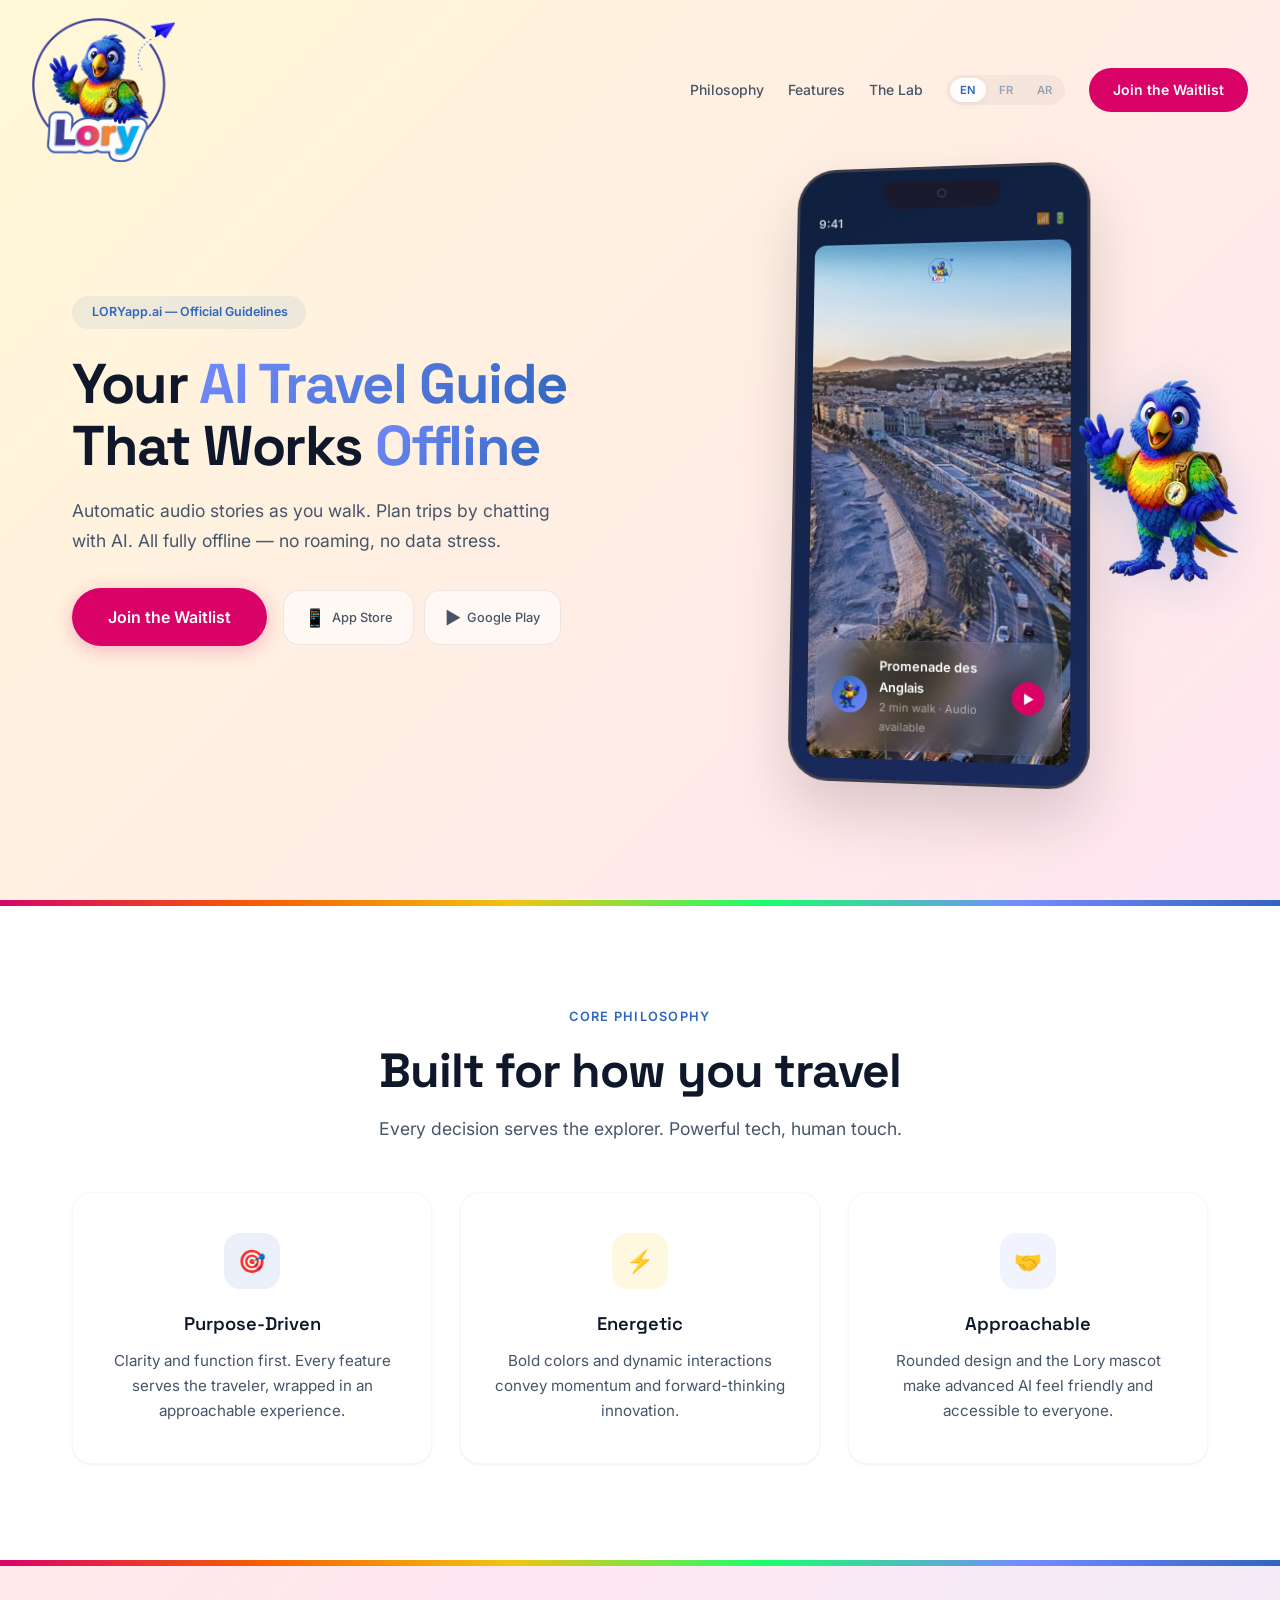
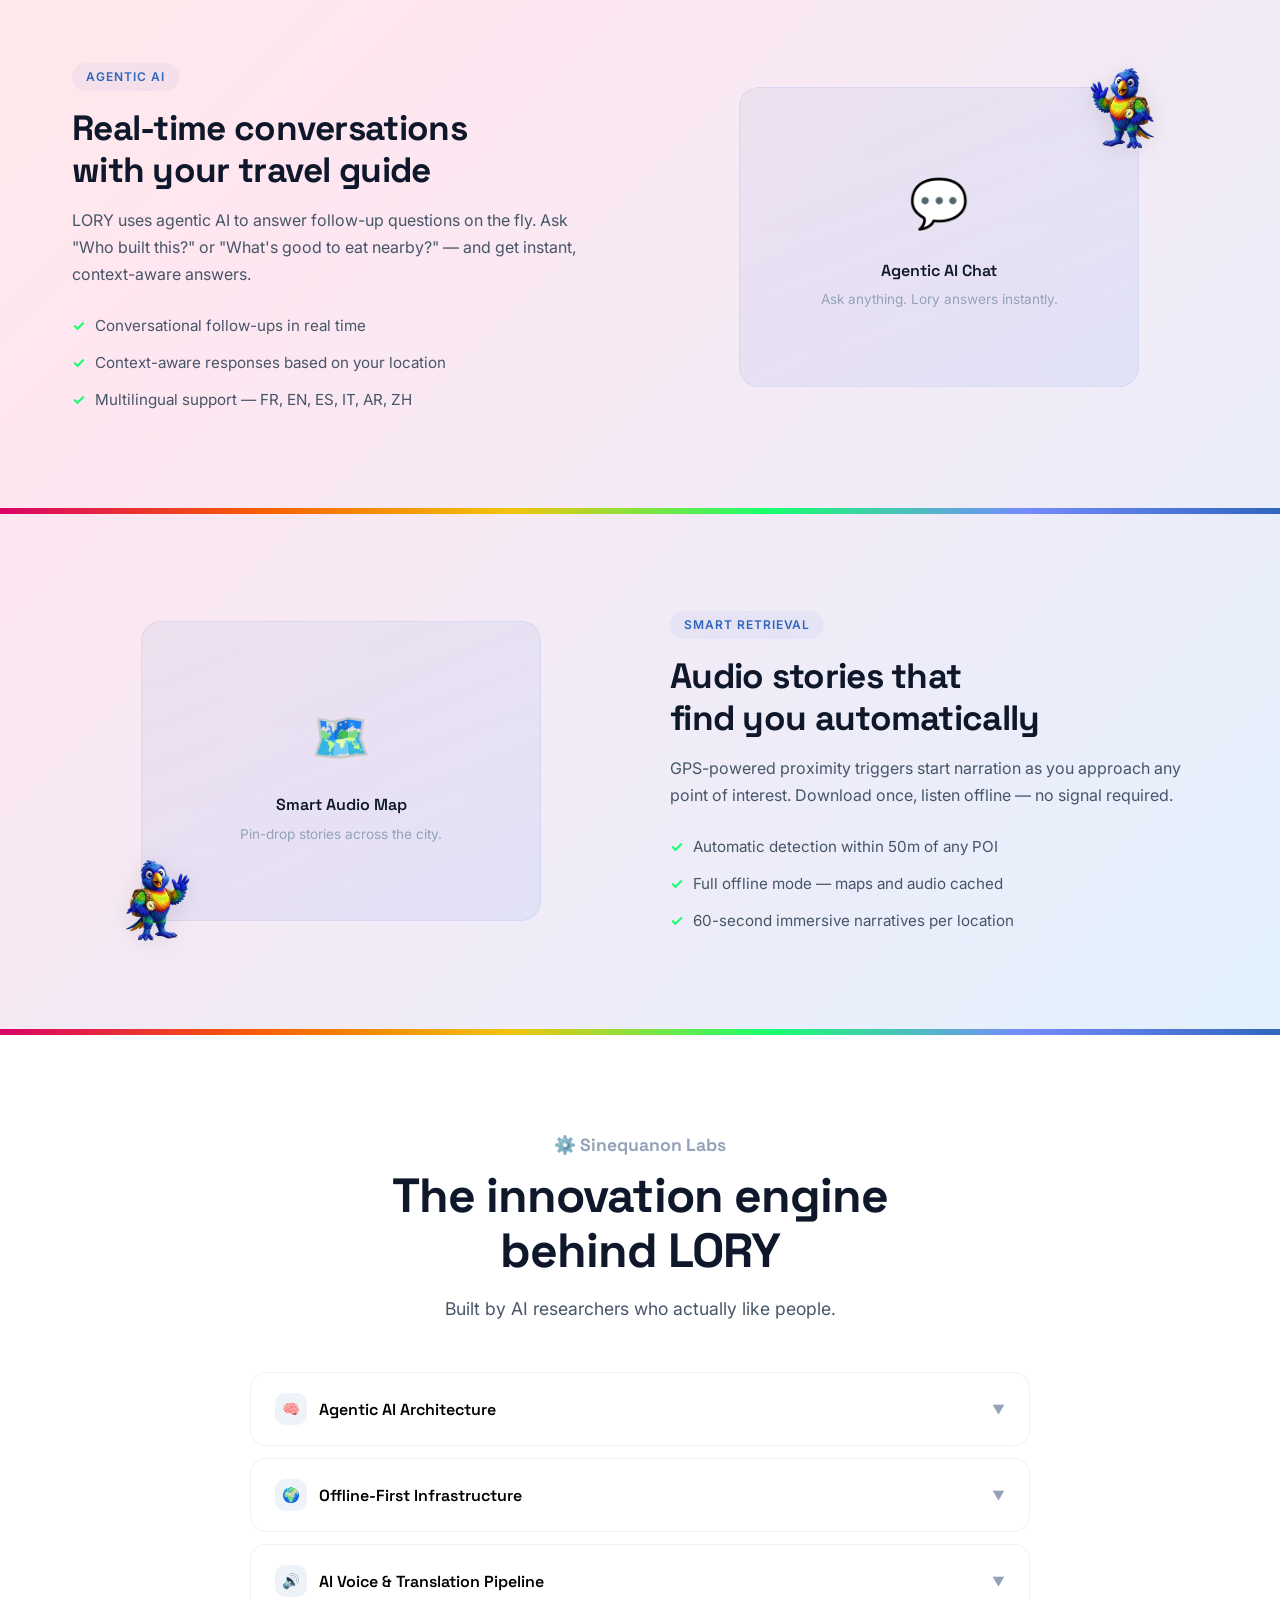
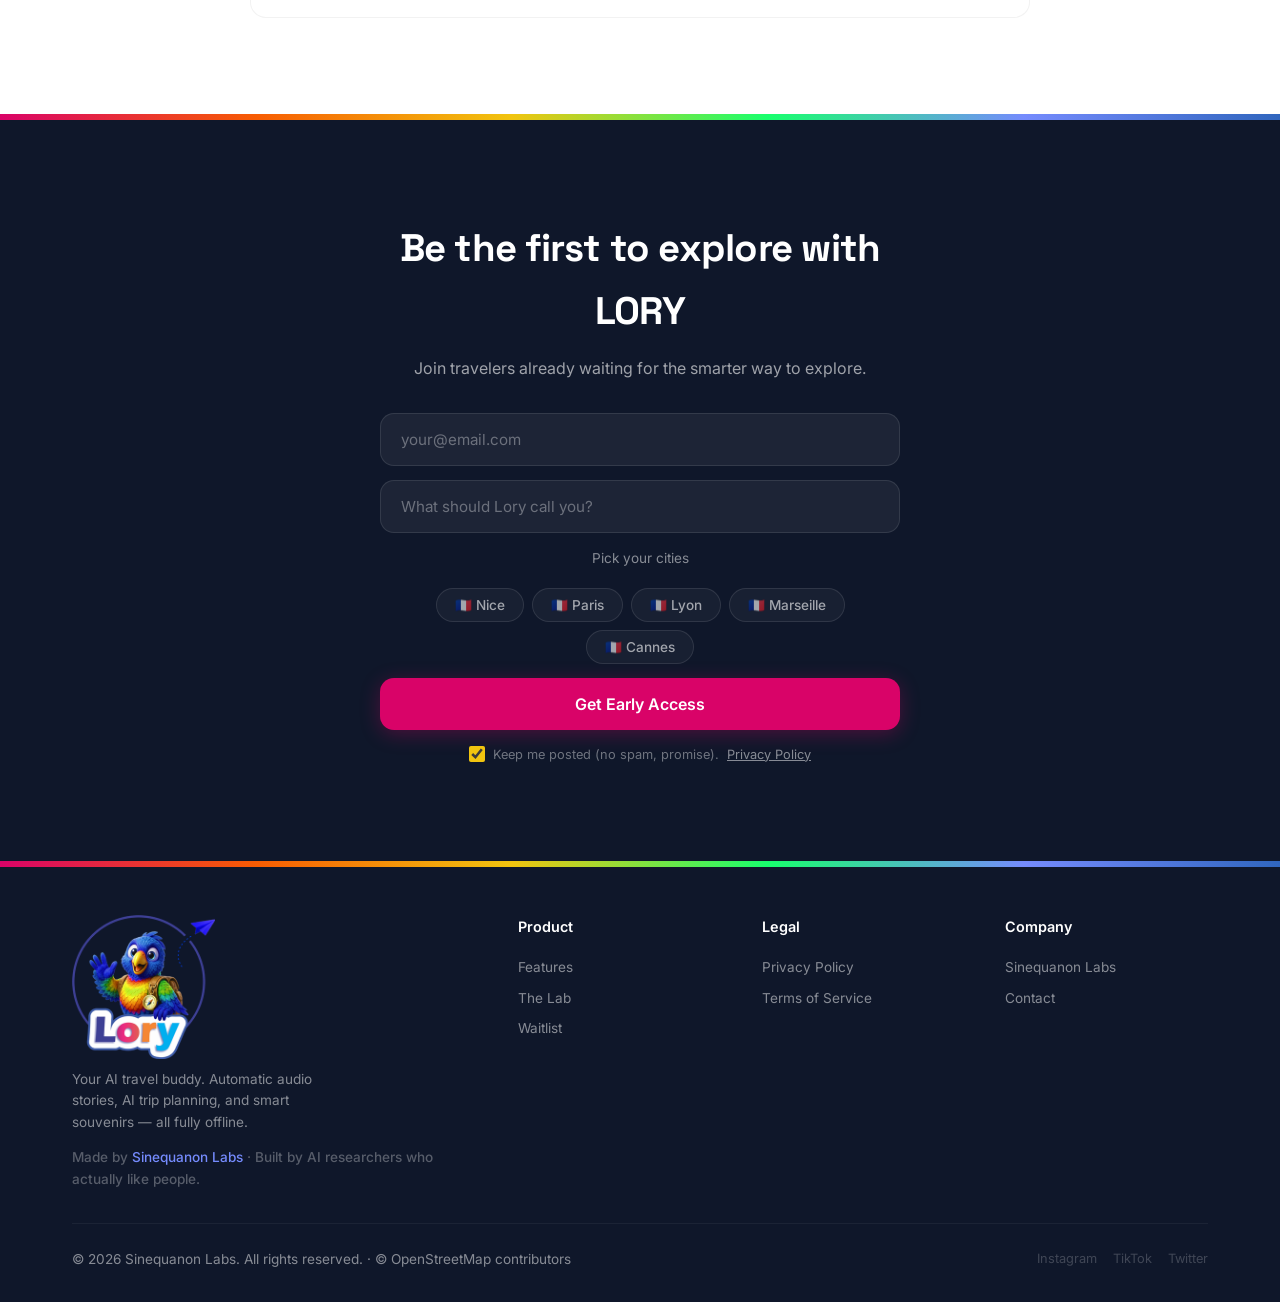
==== index.html @ 5eeff46e "Initial commit: LORY landing page v2" ====
<!DOCTYPE html>
<html lang="en" dir="ltr">
<head>
  <meta charset="UTF-8" />
  <meta name="viewport" content="width=device-width, initial-scale=1.0" />
  <title data-i18n="meta_title">LORY — Your AI Travel Buddy. Works Offline.</title>
  <meta name="description" content="Meet LORY — the AI travel guide that works offline. Automatic audio stories as you walk. Plan trips by chatting. Join the waitlist." data-i18n="meta_desc" />

  <meta property="og:title" content="LORY — Your AI Travel Buddy. Works Offline." data-i18n="og_title" />
  <meta property="og:description" content="The only travel app with offline audio guides, AI trip planning, and smart souvenirs." data-i18n="og_desc" />
  <meta property="og:type" content="website" />
  <meta property="og:image" content="assets/og-image.png" />
  <meta property="og:url" content="https://loryapp.ai" />
  <meta name="twitter:card" content="summary_large_image" />
  <meta name="twitter:title" content="LORY — Your AI Travel Buddy" data-i18n="tw_title" />
  <meta name="twitter:description" content="AI travel guide that works offline. Join the waitlist." data-i18n="tw_desc" />

  <!-- Fonts: Space Grotesk + Inter -->
  <link rel="preconnect" href="https://fonts.googleapis.com" />
  <link rel="preconnect" href="https://fonts.gstatic.com" crossorigin />
  <link href="https://fonts.googleapis.com/css2?family=Inter:wght@400;500;600;700&family=Space+Grotesk:wght@500;600;700&display=swap" rel="stylesheet" />

  <link rel="stylesheet" href="css/style.css" />
</head>
<body>

  <!-- ==================== NAVBAR ==================== -->
  <nav class="navbar" role="navigation" aria-label="Main navigation">
    <a href="#" class="logo"><img src="assets/lory-logo.png" alt="LORY" class="nav-logo-img" /></a>
    <div class="nav-links">
      <a href="#philosophy" data-i18n="nav_philosophy">Philosophy</a>
      <a href="#features" data-i18n="nav_features">Features</a>
      <a href="#lab" data-i18n="nav_lab">The Lab</a>

      <div class="lang-switcher">
        <button class="lang-btn active" data-lang="en" aria-label="English">EN</button>
        <button class="lang-btn" data-lang="fr" aria-label="Français">FR</button>
        <button class="lang-btn" data-lang="ar" aria-label="العربية">AR</button>
      </div>

      <a href="#waitlist" class="nav-cta" data-i18n="nav_cta">Join the Waitlist</a>
    </div>
  </nav>

  <!-- ==================== HERO: Split Layout ==================== -->
  <section class="hero" id="hero">
    <div class="container">
      <div class="hero-left">
        <div class="hero-badge">
          <span class="pulse-dot"></span>
          <span data-i18n="hero_badge">LORYapp.ai — Official Guidelines</span>
        </div>
        <h1 data-i18n="hero_h1">
          Your <span class="gradient-text">AI Travel Guide</span><br />That Works <span class="gradient-text">Offline</span>
        </h1>
        <p class="hero-sub" data-i18n="hero_sub">
          Automatic audio stories as you walk. Plan trips by chatting with AI. All fully offline — no roaming, no data stress.
        </p>
        <div class="hero-buttons">
          <a href="#waitlist" class="btn-primary" data-i18n="hero_btn">
            Join the Waitlist <span class="arrow">→</span>
          </a>
          <div class="store-badges">
            <div class="store-badge"><span class="store-icon">📱</span> App Store</div>
            <div class="store-badge"><span class="store-icon">▶️</span> Google Play</div>
          </div>
        </div>
      </div>

      <div class="hero-right">
        <div class="phone-mockup">
          <div class="phone-notch"></div>
          <div class="phone-screen">
            <div class="phone-header">
              <span class="time">9:41</span>
              <span class="status">📶 🔋</span>
            </div>
            <div class="phone-app-area" style="background:url('assets/promenade-des-anglais.jpg') center/cover no-repeat;">
              <div class="phone-app-top">
                <img src="assets/lory-logo.png" alt="LORY" class="phone-app-logo" />
              </div>
              <div class="phone-app-overlay"></div>
              <div class="phone-bottom-card">
                <div class="lory-avatar">
                  <img src="assets/lory-mascot.png" alt="Lory" class="avatar-img" />
                </div>
                <div class="card-text">
                  <div class="title">Promenade des Anglais</div>
                  <div class="sub">2 min walk · Audio available</div>
                </div>
                <div class="play-btn">▶</div>
              </div>
            </div>
          </div>
        </div>

        <!-- Lory mascot perched on the phone -->
        <div class="hero-mascot-perch">
          <img src="assets/lory-mascot.png" alt="Lory mascot" class="perch-img" />
        </div>
      </div>
    </div>
  </section>

  <div class="rainbow-bar"></div>

  <!-- ==================== PHILOSOPHY GRID ==================== -->
  <section class="section philosophy-section" id="philosophy">
    <div class="container text-center">
      <span class="section-label reveal" data-i18n="phil_label">Core Philosophy</span>
      <h2 class="section-title reveal" data-i18n="phil_title">Built for how you travel</h2>
      <p class="section-sub reveal" data-i18n="phil_sub">Every decision serves the explorer. Powerful tech, human touch.</p>
    </div>
    <div class="container">
      <div class="philosophy-grid">
        <div class="philosophy-card reveal reveal-delay-1">
          <div class="card-icon">🎯</div>
          <h3 data-i18n="phil_1_title">Purpose-Driven</h3>
          <p data-i18n="phil_1_text">Clarity and function first. Every feature serves the traveler, wrapped in an approachable experience.</p>
        </div>
        <div class="philosophy-card reveal reveal-delay-2">
          <div class="card-icon">⚡</div>
          <h3 data-i18n="phil_2_title">Energetic</h3>
          <p data-i18n="phil_2_text">Bold colors and dynamic interactions convey momentum and forward-thinking innovation.</p>
        </div>
        <div class="philosophy-card reveal reveal-delay-3">
          <div class="card-icon">🤝</div>
          <h3 data-i18n="phil_3_title">Approachable</h3>
          <p data-i18n="phil_3_text">Rounded design and the Lory mascot make advanced AI feel friendly and accessible to everyone.</p>
        </div>
      </div>
    </div>
  </section>

  <div class="rainbow-bar"></div>

  <!-- ==================== FEATURE DEEP-DIVE: Row 1 ==================== -->
  <section class="section" id="features">
    <div class="container">
      <div class="feature-row reveal">
        <div class="feature-text">
          <span class="feature-tag" data-i18n="feat1_tag">Agentic AI</span>
          <h2 data-i18n="feat1_title">Real-time conversations<br />with your travel guide</h2>
          <p data-i18n="feat1_text">LORY uses agentic AI to answer follow-up questions on the fly. Ask "Who built this?" or "What's good to eat nearby?" — and get instant, context-aware answers.</p>
          <ul class="feature-list">
            <li><span class="check">✓</span> <span data-i18n="feat1_list1">Conversational follow-ups in real time</span></li>
            <li><span class="check">✓</span> <span data-i18n="feat1_list2">Context-aware responses based on your location</span></li>
            <li><span class="check">✓</span> <span data-i18n="feat1_list3">Multilingual support — FR, EN, ES, IT, AR, ZH</span></li>
          </ul>
        </div>
        <div class="feature-visual">
          <div class="visual-box">
            <img src="assets/lory-mascot.png" alt="Lory" class="feature-mascot tr" />
            <span class="visual-icon">💬</span>
            <span class="visual-label" data-i18n="feat1_vis_label">Agentic AI Chat</span>
            <span class="visual-sub" data-i18n="feat1_vis_sub">Ask anything. Lory answers instantly.</span>
          </div>
        </div>
      </div>
    </div>
  </section>

  <div class="rainbow-bar"></div>

  <!-- ==================== FEATURE DEEP-DIVE: Row 2 (Reverse) ==================== -->
  <section class="section">
    <div class="container">
      <div class="feature-row reverse reveal">
        <div class="feature-text">
          <span class="feature-tag" data-i18n="feat2_tag">Smart Retrieval</span>
          <h2 data-i18n="feat2_title">Audio stories that<br />find you automatically</h2>
          <p data-i18n="feat2_text">GPS-powered proximity triggers start narration as you approach any point of interest. Download once, listen offline — no signal required.</p>
          <ul class="feature-list">
            <li><span class="check">✓</span> <span data-i18n="feat2_list1">Automatic detection within 50m of any POI</span></li>
            <li><span class="check">✓</span> <span data-i18n="feat2_list2">Full offline mode — maps and audio cached</span></li>
            <li><span class="check">✓</span> <span data-i18n="feat2_list3">60-second immersive narratives per location</span></li>
          </ul>
        </div>
        <div class="feature-visual">
          <div class="visual-box">
            <img src="assets/lory-mascot.png" alt="Lory" class="feature-mascot bl" />
            <span class="visual-icon">🗺️</span>
            <span class="visual-label" data-i18n="feat2_vis_label">Smart Audio Map</span>
            <span class="visual-sub" data-i18n="feat2_vis_sub">Pin-drop stories across the city.</span>
          </div>
        </div>
      </div>
    </div>
  </section>

  <div class="rainbow-bar"></div>

  <!-- ==================== LAB / ACCORDION ==================== -->
  <section class="section lab-section" id="lab">
    <div class="container">
      <div class="lab-header reveal">
        <div class="lab-logo">⚙️ Sinequanon Labs</div>
        <h2 class="section-title" data-i18n="lab_title">The innovation engine<br />behind LORY</h2>
        <p class="section-sub" style="margin:0 auto" data-i18n="lab_sub">Built by AI researchers who actually like people.</p>
      </div>

      <div class="accordion">
        <div class="accordion-item">
          <button class="accordion-header">
            <span class="acc-label">
              <span class="acc-icon">🧠</span>
              <span data-i18n="lab_acc1_title">Agentic AI Architecture</span>
            </span>
            <span class="acc-arrow">▼</span>
          </button>
          <div class="accordion-body">
            <p data-i18n="lab_acc1_text">LORY uses Microsoft Semantic Kernel for conversational AI agents, combining local LLM processing (Mistral-7B) for 80% of queries with Azure OpenAI for complex reasoning — keeping costs low and responses fast.</p>
            <div class="tech-tags">
              <span class="tech-tag">Semantic Kernel</span>
              <span class="tech-tag">Mistral-7B</span>
              <span class="tech-tag">Azure OpenAI</span>
              <span class="tech-tag">RAG</span>
            </div>
          </div>
        </div>

        <div class="accordion-item">
          <button class="accordion-header">
            <span class="acc-label">
              <span class="acc-icon">🌍</span>
              <span data-i18n="lab_acc2_title">Offline-First Infrastructure</span>
            </span>
            <span class="acc-arrow">▼</span>
          </button>
          <div class="accordion-body">
            <p data-i18n="lab_acc2_text">Vector map tiles (45 MB per city), cached audio files, and a local Hive database ensure the app works perfectly in airplane mode. OpenStreetMap data with Google Maps fallback.</p>
            <div class="tech-tags">
              <span class="tech-tag">OpenStreetMap</span>
              <span class="tech-tag">Hive DB</span>
              <span class="tech-tag">Vector Tiles</span>
              <span class="tech-tag">Offline-first</span>
            </div>
          </div>
        </div>

        <div class="accordion-item">
          <button class="accordion-header">
            <span class="acc-label">
              <span class="acc-icon">🔊</span>
              <span data-i18n="lab_acc3_title">AI Voice &amp; Translation Pipeline</span>
            </span>
            <span class="acc-arrow">▼</span>
          </button>
          <div class="accordion-body">
            <p data-i18n="lab_acc3_text">Self-hosted Coqui TTS generates natural-sounding audio in 6 languages. Opus-MT handles translations at zero API cost. Human QA on 10% of content ensures quality.</p>
            <div class="tech-tags">
              <span class="tech-tag">Coqui TTS</span>
              <span class="tech-tag">Opus-MT</span>
              <span class="tech-tag">6 Languages</span>
              <span class="tech-tag">Human QA</span>
            </div>
          </div>
        </div>
      </div>
    </div>
  </section>

  <div class="rainbow-bar"></div>

  <!-- ==================== WAITLIST ==================== -->
  <section class="section waitlist-section" id="waitlist">
    <div class="container">
      <div class="waitlist-content reveal">
        <h2 data-i18n="waitlist_title">Be the first to explore with LORY</h2>
        <p data-i18n="waitlist_sub">Join travelers already waiting for the smarter way to explore.</p>

        <form class="waitlist-form" id="waitlist-form">
          <div class="form-row">
            <input type="email" id="email" data-i18n-placeholder="waitlist_email_plh" placeholder="your@email.com" required autocomplete="email" />
          </div>
          <div class="form-row">
            <input type="text" id="name" data-i18n-placeholder="waitlist_name_plh" placeholder="What should Lory call you?" autocomplete="given-name" />
          </div>

          <div class="city-pills-label" data-i18n="waitlist_cities_label" style="text-align:inherit;font-size:0.85rem;color:rgba(255,255,255,0.5);margin-bottom:4px;">
            Pick your cities
          </div>
          <div class="city-pills">
            <button type="button" class="city-pill">🇫🇷 Nice</button>
            <button type="button" class="city-pill">🇫🇷 Paris</button>
            <button type="button" class="city-pill">🇫🇷 Lyon</button>
            <button type="button" class="city-pill">🇫🇷 Marseille</button>
            <button type="button" class="city-pill">🇫🇷 Cannes</button>
          </div>

          <button type="submit" class="btn-submit" data-i18n="waitlist_btn">
            Get Early Access <span class="arrow">→</span>
          </button>

          <label class="consent-row">
            <input type="checkbox" id="consent" checked />
            <span data-i18n="waitlist_consent">Keep me posted (no spam, promise).</span>
            <a href="#" data-i18n="waitlist_privacy">Privacy Policy</a>
          </label>
        </form>

        <div class="waitlist-success" id="waitlist-success">
          <div class="success-icon"><img src="assets/lory-mascot.png" alt="Lory" class="success-mascot" />✨</div>
          <h3 data-i18n="waitlist_success_title">You're in! Lory can't wait to meet you.</h3>
          <p data-i18n="waitlist_success_text">We'll let you know the moment we launch. In the meantime, tell a friend?</p>
          <button class="btn-share">
            <span>📣</span> <span data-i18n="waitlist_share">Tell a friend about Lory →</span>
          </button>
        </div>
      </div>
    </div>
  </section>

  <div class="rainbow-bar"></div>

  <!-- ==================== FOOTER ==================== -->
  <footer class="footer">
    <div class="container">
      <div class="footer-grid">
        <div class="footer-brand">
          <div class="logo"><img src="assets/lory-logo.png" alt="LORY" class="nav-logo-img" /></div>
          <p data-i18n="footer_desc">Your AI travel buddy. Automatic audio stories, AI trip planning, and smart souvenirs — all fully offline.</p>
          <div class="lab-credit" data-i18n="footer_lab">
            Made by <a href="#" target="_blank">Sinequanon Labs</a> &middot; Built by AI researchers who actually like people.
          </div>
        </div>
        <div class="footer-col">
          <h4 data-i18n="footer_product">Product</h4>
          <a href="#features" data-i18n="footer_features">Features</a>
          <a href="#lab" data-i18n="footer_lab_link">The Lab</a>
          <a href="#waitlist" data-i18n="footer_waitlist">Waitlist</a>
        </div>
        <div class="footer-col">
          <h4 data-i18n="footer_legal">Legal</h4>
          <a href="#" data-i18n="footer_privacy">Privacy Policy</a>
          <a href="#" data-i18n="footer_tos">Terms of Service</a>
        </div>
        <div class="footer-col">
          <h4 data-i18n="footer_company">Company</h4>
          <a href="#" target="_blank" data-i18n="footer_labs">Sinequanon Labs</a>
          <a href="#" data-i18n="footer_contact">Contact</a>
        </div>
      </div>
      <div class="footer-bottom">
        <span data-i18n="footer_copy">&copy; 2026 Sinequanon Labs. All rights reserved. &middot; &copy; OpenStreetMap contributors</span>
        <div class="social-links">
          <a href="#" target="_blank" aria-label="Instagram">Instagram</a>
          <a href="#" target="_blank" aria-label="TikTok">TikTok</a>
          <a href="#" target="_blank" aria-label="Twitter">Twitter</a>
        </div>
      </div>
    </div>
  </footer>

  <!-- ==================== SCRIPTS ==================== -->
  <script src="js/i18n.js"></script>
  <script src="js/main.js"></script>
</body>
</html>
---- css/style.css ----
/* ============================================
   LORY Landing Page — Design System v2
   Brand Book v6.2.1 | Sinequanon Labs
   ============================================ */

/* ---------- CSS Custom Properties ---------- */
:root {
  --lory-blue: #3066BE;
  --lory-blue-dark: #2553A3;
  --happy-yellow: #F1C40F;
  --cheeky-red: #D90368;
  --jungle-green: #18FF6D;
  --beak-orange: #F75C03;
  --beak-orange-dark: #D94E02;
  --sky-cyan: #758BFD;

  --text-primary: #0F172A;
  --text-secondary: #475569;
  --text-light: #94A3B8;
  --bg-white: #FFFFFF;
  --bg-light: #F8FAFC;
  --bg-dark: #0F172A;

  --pastel-bg: linear-gradient(135deg, #fff8d6 0%, #ffe6f0 35%, #e0f2ff 70%, #f0fff4 100%);

  --font-display: 'Space Grotesk', -apple-system, BlinkMacSystemFont, 'Segoe UI', sans-serif;
  --font-body: 'Inter', -apple-system, BlinkMacSystemFont, 'Segoe UI', sans-serif;

  --max-width: 1200px;
  --section-pad: 96px;
  --section-pad-mobile: 56px;
  --card-radius: 16px;
  --card-radius-lg: 20px;
  --btn-radius: 9999px;

  --shadow-sm: 0 1px 3px rgba(15, 23, 42, 0.06);
  --shadow-md: 0 8px 24px rgba(15, 23, 42, 0.07);
  --shadow-lg: 0 20px 48px rgba(15, 23, 42, 0.08);
  --shadow-glow-blue: 0 0 30px rgba(48, 102, 190, 0.15);

  --transition: 0.3s cubic-bezier(0.4, 0, 0.2, 1);
}

/* ---------- Reset ---------- */
*, *::before, *::after { margin: 0; padding: 0; box-sizing: border-box; }

html {
  scroll-behavior: smooth;
  -webkit-font-smoothing: antialiased;
}

body {
  font-family: var(--font-body);
  color: var(--text-primary);
  background: var(--pastel-bg);
  line-height: 1.65;
  overflow-x: hidden;
}

img { max-width: 100%; display: block; }
a { text-decoration: none; color: inherit; }
button { cursor: pointer; font-family: inherit; border: none; background: none; }
input, button { font-family: inherit; }
ul { list-style: none; }

/* ---------- Utility ---------- */
.container {
  max-width: var(--max-width);
  margin: 0 auto;
  padding: 0 32px;
}

.section {
  padding: var(--section-pad) 0;
  position: relative;
}

.text-center { text-align: center; }

/* ---------- Rainbow Bar Divider ---------- */
.rainbow-bar {
  width: 100%;
  height: 6px;
  background: linear-gradient(90deg, var(--cheeky-red), var(--beak-orange), var(--happy-yellow), var(--jungle-green), var(--sky-cyan), var(--lory-blue));
  border: none;
  margin: 0;
}

/* ---------- Section Headers ---------- */
.section-label {
  display: inline-flex;
  align-items: center;
  gap: 8px;
  font-family: var(--font-body);
  font-weight: 600;
  font-size: 0.8rem;
  text-transform: uppercase;
  letter-spacing: 0.1em;
  color: var(--lory-blue);
  margin-bottom: 16px;
}

.section-label .pulse-dot {
  width: 8px;
  height: 8px;
  border-radius: 50%;
  background: var(--jungle-green);
  animation: pulse-dot 1.5s ease-in-out infinite;
}

@keyframes pulse-dot {
  0%, 100% { opacity: 1; transform: scale(1); }
  50% { opacity: 0.5; transform: scale(0.8); }
}

.section-title {
  font-family: var(--font-display);
  font-weight: 700;
  font-size: clamp(2rem, 4.5vw, 3rem);
  line-height: 1.15;
  margin-bottom: 16px;
  letter-spacing: -0.02em;
}

.section-sub {
  font-family: var(--font-body);
  font-size: 1.1rem;
  color: var(--text-secondary);
  max-width: 640px;
  line-height: 1.7;
}

.text-center .section-sub { margin-left: auto; margin-right: auto; }

/* ---------- Navbar ---------- */
.navbar {
  position: fixed;
  top: 0; left: 0; right: 0;
  z-index: 1000;
  padding: 18px 32px;
  display: flex;
  align-items: center;
  justify-content: space-between;
  transition: background var(--transition), box-shadow var(--transition), padding var(--transition);
}
[dir="rtl"] .navbar { direction: rtl; }

.navbar.scrolled {
  background: rgba(255,255,255,0.85);
  backdrop-filter: blur(16px);
  box-shadow: 0 1px 0 rgba(0,0,0,0.05);
  padding: 12px 32px;
}

.navbar .logo {
  font-family: var(--font-display);
  font-weight: 700;
  font-size: 1.25rem;
  background: linear-gradient(135deg, var(--cheeky-red), var(--beak-orange), var(--happy-yellow), var(--jungle-green), var(--lory-blue), var(--sky-cyan));
  -webkit-background-clip: text;
  -webkit-text-fill-color: transparent;
  background-clip: text;
  display: inline-flex;
  align-items: center;
  gap: 8px;
}

.nav-logo-img {
  height: 144px;
  width: auto;
}

.navbar .nav-links {
  display: flex;
  align-items: center;
  gap: 24px;
}

.navbar .nav-links a {
  font-family: var(--font-body);
  font-weight: 500;
  font-size: 0.875rem;
  color: var(--text-secondary);
  transition: color var(--transition);
}

.navbar .nav-links a:hover { color: var(--lory-blue); }

.navbar .nav-links .nav-cta {
  background: #D90368;
  color: white;
  padding: 10px 24px;
  border-radius: var(--btn-radius);
  font-weight: 600;
  font-size: 0.875rem;
  transition: background var(--transition), transform var(--transition);
}

.navbar .nav-links .nav-cta:hover {
  background: #B80256;
  transform: translateY(-1px);
}

/* ---------- Language Switcher ---------- */
.lang-switcher {
  display: flex;
  gap: 3px;
  background: rgba(0,0,0,0.04);
  border-radius: var(--btn-radius);
  padding: 3px;
}

.lang-btn {
  padding: 5px 10px;
  border-radius: 50px;
  font-size: 0.7rem;
  font-weight: 600;
  color: var(--text-light);
  transition: all var(--transition);
  letter-spacing: 0.02em;
}

.lang-btn:hover { color: var(--text-primary); }
.lang-btn.active { background: rgba(255,255,255,0.9); color: var(--lory-blue); box-shadow: 0 2px 8px rgba(0,0,0,0.06); }

/* ---------- HERO: Split Layout ---------- */
.hero {
  position: relative;
  min-height: 100vh;
  display: flex;
  align-items: center;
  overflow: hidden;
  padding: 120px 0 80px;
}

.hero .container {
  display: grid;
  grid-template-columns: 1fr 1fr;
  gap: 60px;
  align-items: center;
  width: 100%;
}

.hero-left { position: relative; z-index: 2; }

.hero-left .hero-badge {
  display: inline-flex;
  align-items: center;
  gap: 8px;
  background: rgba(48,102,190,0.08);
  padding: 6px 18px 6px 12px;
  border-radius: var(--btn-radius);
  font-family: var(--font-body);
  font-weight: 600;
  font-size: 0.78rem;
  color: var(--lory-blue);
  margin-bottom: 24px;
}

.hero-left h1 {
  font-family: var(--font-display);
  font-weight: 700;
  font-size: clamp(2.2rem, 5vw, 3.5rem);
  line-height: 1.1;
  letter-spacing: -0.025em;
  margin-bottom: 20px;
  color: var(--text-primary);
}

.hero-left h1 .gradient-text {
  background: linear-gradient(135deg, var(--sky-cyan), var(--lory-blue));
  -webkit-background-clip: text;
  -webkit-text-fill-color: transparent;
  background-clip: text;
}

.hero-left .hero-sub {
  font-family: var(--font-body);
  font-size: 1.1rem;
  color: var(--text-secondary);
  line-height: 1.7;
  margin-bottom: 32px;
  max-width: 480px;
}

.hero-buttons {
  display: flex;
  flex-wrap: wrap;
  gap: 16px;
  align-items: center;
}

.btn-primary {
  display: inline-flex;
  align-items: center;
  gap: 10px;
  background: #D90368;
  color: white;
  padding: 16px 36px;
  border-radius: var(--btn-radius);
  font-family: var(--font-body);
  font-weight: 600;
  font-size: 1rem;
  transition: background var(--transition), transform var(--transition), box-shadow var(--transition);
  box-shadow: 0 4px 20px rgba(217,3,104,0.25);
}

.btn-primary:hover {
  background: #B80256;
  transform: translateY(-2px);
  box-shadow: 0 8px 30px rgba(217,3,104,0.35);
}

.store-badges {
  display: flex;
  gap: 10px;
}

.store-badge {
  display: inline-flex;
  align-items: center;
  gap: 6px;
  padding: 12px 20px;
  border-radius: var(--card-radius);
  border: 1.5px solid rgba(15,23,42,0.08);
  background: rgba(255,255,255,0.6);
  font-family: var(--font-body);
  font-weight: 500;
  font-size: 0.8rem;
  color: var(--text-secondary);
  transition: background var(--transition), border-color var(--transition);
}

.store-badge:hover {
  background: white;
  border-color: var(--lory-blue);
}

.store-badge .store-icon { font-size: 1.1rem; }

/* ---------- Hero Right: Phone Mockup ---------- */
.hero-right {
  position: relative;
  z-index: 2;
  display: flex;
  justify-content: center;
  align-items: center;
}

.phone-mockup {
  position: relative;
  width: 300px;
  height: 620px;
  background: #1a1a2e;
  border-radius: 40px;
  border: 3px solid rgba(255,255,255,0.15);
  box-shadow: 0 30px 60px rgba(0,0,0,0.15), inset 0 0 0 1px rgba(255,255,255,0.05);
  overflow: hidden;
  transform: perspective(1200px) rotateY(-8deg) rotateX(4deg);
  transition: transform var(--transition);
}

.phone-mockup:hover {
  transform: perspective(1200px) rotateY(-4deg) rotateX(2deg);
}

.phone-notch {
  position: absolute;
  top: 12px;
  left: 50%;
  transform: translateX(-50%);
  width: 120px;
  height: 28px;
  background: #1a1a2e;
  border-radius: 0 0 16px 16px;
  z-index: 10;
}

.phone-notch::after {
  content: '';
  position: absolute;
  top: 8px;
  left: 50%;
  transform: translateX(-50%);
  width: 10px;
  height: 10px;
  border-radius: 50%;
  border: 2px solid rgba(255,255,255,0.1);
}

.phone-screen {
  width: 100%;
  height: 100%;
  padding: 44px 16px 20px;
  background: linear-gradient(160deg, #0f1f3d, #1a2a5e);
  display: flex;
  flex-direction: column;
  gap: 12px;
}

.phone-header {
  display: flex;
  align-items: center;
  justify-content: space-between;
  padding: 0 4px;
}

.phone-header .time {
  color: rgba(255,255,255,0.8);
  font-size: 0.75rem;
  font-weight: 600;
}

.phone-header .status {
  color: rgba(255,255,255,0.6);
  font-size: 0.7rem;
  display: flex;
  gap: 4px;
}

.phone-app-area {
  flex: 1;
  border-radius: 12px;
  background: linear-gradient(160deg, #1e3a5f, #2a4a7a);
  position: relative;
  overflow: hidden;
  display: flex;
  flex-direction: column;
  align-items: center;
  justify-content: flex-start;
  padding: 12px 8px 8px;
}

.phone-app-area::before {
  content: '';
  position: absolute;
  inset: 0;
  background: radial-gradient(circle at 40% 50%, rgba(48,102,190,0.25) 0%, transparent 60%),
              radial-gradient(circle at 70% 60%, rgba(117,139,253,0.15) 0%, transparent 40%);
  pointer-events: none;
}

.phone-app-top {
  display: flex;
  align-items: center;
  justify-content: center;
  padding: 4px 0;
  z-index: 1;
  position: relative;
}

.phone-app-logo {
  height: 26px;
  width: auto;
  opacity: 0.8;
}

.phone-app-overlay {
  flex: 1;
  z-index: 1;
  position: relative;
  width: 100%;
}

.phone-bottom-card {
  background: rgba(255,255,255,0.08);
  backdrop-filter: blur(12px);
  border-radius: 14px;
  padding: 14px 16px;
  display: flex;
  align-items: center;
  gap: 12px;
  border: 1px solid rgba(255,255,255,0.06);
}

.phone-bottom-card .lory-avatar {
  width: 36px;
  height: 36px;
  border-radius: 50%;
  background: linear-gradient(135deg, var(--lory-blue), var(--sky-cyan));
  display: flex;
  align-items: center;
  justify-content: center;
  flex-shrink: 0;
  overflow: hidden;
  padding: 4px;
}

.phone-bottom-card .lory-avatar .avatar-img {
  width: 100%;
  height: 100%;
  object-fit: contain;
  transform: scaleX(-1);
}

.phone-bottom-card .card-text {
  flex: 1;
}

.phone-bottom-card .card-text .title {
  color: white;
  font-size: 0.8rem;
  font-weight: 600;
}

.phone-bottom-card .card-text .sub {
  color: rgba(255,255,255,0.5);
  font-size: 0.7rem;
}

.phone-bottom-card .play-btn {
  width: 32px;
  height: 32px;
  border-radius: 50%;
  background: #D90368;
  display: flex;
  align-items: center;
  justify-content: center;
  color: white;
  font-size: 0.75rem;
  flex-shrink: 0;
}

/* Lory mascot perched on phone */
.hero-mascot-perch {
  position: absolute;
  top: 220px;
  right: -30px;
  width: 160px;
  height: auto;
  z-index: 5;
  pointer-events: none;
  animation: perchFloat 3s ease-in-out infinite;
}

@keyframes perchFloat {
  0%, 100% { transform: translateY(0) rotate(-2deg); }
  50% { transform: translateY(-8px) rotate(1deg); }
}

.perch-img {
  width: 100%;
  height: auto;
  filter: drop-shadow(0 8px 24px rgba(48,102,190,0.25));
}

/* ---------- Philosophy Grid ---------- */
.philosophy-section {
  background: white;
}

.philosophy-grid {
  display: grid;
  grid-template-columns: repeat(3, 1fr);
  gap: 28px;
  margin-top: 48px;
}

.philosophy-card {
  background: var(--bg-white);
  border-radius: var(--card-radius-lg);
  padding: 40px 32px;
  box-shadow: var(--shadow-sm);
  transition: transform var(--transition), box-shadow var(--transition);
  text-align: center;
  border: 1px solid rgba(0,0,0,0.03);
}

.philosophy-card:hover {
  transform: translateY(-4px);
  box-shadow: var(--shadow-md);
}

.philosophy-card .card-icon {
  width: 56px;
  height: 56px;
  border-radius: 16px;
  display: flex;
  align-items: center;
  justify-content: center;
  font-size: 1.4rem;
  margin: 0 auto 20px;
}

.philosophy-card:nth-child(1) .card-icon { background: rgba(48,102,190,0.1); color: var(--lory-blue); }
.philosophy-card:nth-child(2) .card-icon { background: rgba(241,196,15,0.12); color: #B8960C; }
.philosophy-card:nth-child(3) .card-icon { background: rgba(117,139,253,0.1); color: var(--sky-cyan); }

.philosophy-card h3 {
  font-family: var(--font-display);
  font-weight: 600;
  font-size: 1.15rem;
  margin-bottom: 8px;
}

.philosophy-card p {
  font-size: 0.95rem;
  color: var(--text-secondary);
  line-height: 1.65;
}

/* ---------- Alternating Feature Rows ---------- */
.feature-section {
  padding: var(--section-pad) 0;
}

.feature-row {
  display: grid;
  grid-template-columns: 1fr 1fr;
  gap: 60px;
  align-items: center;
}

.feature-row.reverse {
  direction: rtl;
}
.feature-row.reverse > * { direction: ltr; }
[dir="rtl"] .feature-row.reverse { direction: ltr; }
[dir="rtl"] .feature-row.reverse > * { direction: rtl; }

.feature-text .feature-tag {
  display: inline-block;
  font-family: var(--font-body);
  font-weight: 600;
  font-size: 0.75rem;
  text-transform: uppercase;
  letter-spacing: 0.08em;
  color: var(--lory-blue);
  padding: 4px 14px;
  background: rgba(48,102,190,0.06);
  border-radius: var(--btn-radius);
  margin-bottom: 16px;
}

.feature-text h2 {
  font-family: var(--font-display);
  font-weight: 700;
  font-size: clamp(1.6rem, 3.5vw, 2.2rem);
  line-height: 1.2;
  margin-bottom: 16px;
  letter-spacing: -0.02em;
}

.feature-text p {
  font-size: 1rem;
  color: var(--text-secondary);
  line-height: 1.7;
  margin-bottom: 24px;
}

.feature-list {
  display: flex;
  flex-direction: column;
  gap: 12px;
}

.feature-list li {
  display: flex;
  align-items: center;
  gap: 10px;
  font-size: 0.95rem;
  color: var(--text-secondary);
}

.feature-list li .check {
  color: var(--jungle-green);
  font-weight: 700;
}

.feature-visual {
  display: flex;
  justify-content: center;
  align-items: center;
  position: relative;
}

.feature-visual .visual-box {
  width: 100%;
  max-width: 400px;
  aspect-ratio: 4/3;
  border-radius: var(--card-radius-lg);
  background: linear-gradient(160deg, rgba(48,102,190,0.06), rgba(117,139,253,0.1));
  border: 1px solid rgba(48,102,190,0.08);
  display: flex;
  flex-direction: column;
  align-items: center;
  justify-content: center;
  padding: 32px;
  text-align: center;
  position: relative;
}

.feature-visual .visual-box .visual-icon {
  font-size: 3rem;
  margin-bottom: 16px;
}

.feature-visual .visual-box .visual-label {
  font-family: var(--font-display);
  font-weight: 600;
  font-size: 1rem;
  color: var(--text-primary);
}

.feature-visual .visual-box .visual-sub {
  font-size: 0.85rem;
  color: var(--text-light);
  margin-top: 4px;
}

/* Lory mascot figure in feature visuals */
.feature-mascot {
  position: absolute;
  width: 64px;
  height: auto;
  z-index: 2;
  filter: drop-shadow(0 4px 12px rgba(0,0,0,0.1));
}

.feature-mascot.tr {
  top: -20px;
  right: -16px;
}
[dir="rtl"] .feature-mascot.tr { right: auto; left: -16px; transform: scaleX(-1); }
.feature-mascot.bl {
  bottom: -20px;
  left: -16px;
  transform: scaleX(-1);
}
[dir="rtl"] .feature-mascot.bl { left: auto; right: -16px; transform: none; }

/* ---------- Lab / Accordion Section ---------- */
.lab-section {
  background: white;
}

.lab-header {
  text-align: center;
  margin-bottom: 48px;
}

.lab-header .lab-logo {
  font-family: var(--font-display);
  font-weight: 700;
  font-size: 1.1rem;
  color: var(--text-light);
  margin-bottom: 8px;
}

.accordion {
  max-width: 780px;
  margin: 0 auto;
  display: flex;
  flex-direction: column;
  gap: 12px;
}

.accordion-item {
  border: 1px solid rgba(0,0,0,0.05);
  border-radius: var(--card-radius);
  overflow: hidden;
  background: white;
  transition: box-shadow var(--transition);
}

.accordion-item:hover { box-shadow: var(--shadow-sm); }
.accordion-item.open { box-shadow: var(--shadow-md); }

.accordion-header {
  display: flex;
  align-items: center;
  justify-content: space-between;
  padding: 20px 24px;
  cursor: pointer;
  transition: background var(--transition);
  width: 100%;
  text-align: left;
}
[dir="rtl"] .accordion-header { text-align: right; }

.accordion-header:hover { background: rgba(0,0,0,0.01); }

.accordion-header .acc-label {
  font-family: var(--font-display);
  font-weight: 600;
  font-size: 1rem;
  display: flex;
  align-items: center;
  gap: 12px;
}

.accordion-header .acc-icon {
  width: 32px;
  height: 32px;
  border-radius: 10px;
  display: flex;
  align-items: center;
  justify-content: center;
  font-size: 0.9rem;
  background: rgba(48,102,190,0.08);
  color: var(--lory-blue);
  flex-shrink: 0;
}

.accordion-header .acc-arrow {
  font-size: 0.8rem;
  color: var(--text-light);
  transition: transform var(--transition);
}

.accordion-item.open .acc-arrow {
  transform: rotate(180deg);
}

.accordion-body {
  max-height: 0;
  overflow: hidden;
  transition: max-height 0.4s ease, padding 0.4s ease;
  padding: 0 24px;
}

.accordion-item.open .accordion-body {
  max-height: 400px;
  padding: 0 24px 24px;
}

.accordion-body p {
  font-size: 0.95rem;
  color: var(--text-secondary);
  line-height: 1.7;
}

.accordion-body .tech-tags {
  display: flex;
  flex-wrap: wrap;
  gap: 8px;
  margin-top: 14px;
}

.accordion-body .tech-tag {
  padding: 5px 14px;
  border-radius: var(--btn-radius);
  background: rgba(48,102,190,0.06);
  color: var(--lory-blue);
  font-size: 0.78rem;
  font-weight: 500;
}

/* ---------- Waitlist Section ---------- */
.waitlist-section {
  background: var(--bg-dark);
  color: white;
}

.waitlist-content {
  max-width: 520px;
  margin: 0 auto;
  text-align: center;
}

.waitlist-content h2 {
  font-family: var(--font-display);
  font-weight: 700;
  font-size: clamp(1.8rem, 3.5vw, 2.4rem);
  margin-bottom: 12px;
  letter-spacing: -0.02em;
}

.waitlist-content p {
  color: rgba(255,255,255,0.6);
  margin-bottom: 32px;
  font-size: 1rem;
}

.waitlist-form {
  display: flex;
  flex-direction: column;
  gap: 14px;
}

.form-row input {
  width: 100%;
  padding: 16px 20px;
  border-radius: 14px;
  border: 1.5px solid rgba(255,255,255,0.1);
  background: rgba(255,255,255,0.06);
  color: white;
  font-size: 0.95rem;
  outline: none;
  transition: border-color var(--transition), background var(--transition);
}

.form-row input::placeholder { color: rgba(255,255,255,0.35); }
.form-row input:focus { border-color: var(--happy-yellow); background: rgba(255,255,255,0.1); }

.city-pills {
  display: flex;
  flex-wrap: wrap;
  gap: 8px;
  justify-content: center;
}

.city-pill {
  padding: 8px 18px;
  border-radius: var(--btn-radius);
  border: 1.5px solid rgba(255,255,255,0.1);
  background: rgba(255,255,255,0.04);
  color: rgba(255,255,255,0.6);
  font-size: 0.85rem;
  font-weight: 500;
  cursor: pointer;
  transition: all var(--transition);
}

.city-pill:hover { border-color: rgba(255,255,255,0.2); background: rgba(255,255,255,0.08); }
.city-pill.active { border-color: var(--happy-yellow); background: rgba(241,196,15,0.1); color: var(--happy-yellow); }

.btn-submit {
  background: #D90368;
  color: white;
  padding: 16px 32px;
  border-radius: 14px;
  font-weight: 600;
  font-size: 1rem;
  display: flex;
  align-items: center;
  justify-content: center;
  gap: 8px;
  transition: background var(--transition), transform var(--transition);
  box-shadow: 0 4px 20px rgba(217,3,104,0.3);
}

.btn-submit:hover { background: #B80256; transform: translateY(-2px); }

.consent-row {
  display: flex;
  align-items: center;
  gap: 8px;
  justify-content: center;
  font-size: 0.8rem;
  color: rgba(255,255,255,0.4);
}

.consent-row input[type="checkbox"] { width: 16px; height: 16px; accent-color: var(--happy-yellow); }
.consent-row a { color: rgba(255,255,255,0.5); text-decoration: underline; }

.waitlist-success {
  display: none;
  text-align: center;
}

.waitlist-success.show { display: block; animation: fadeInUp 0.5s ease; }
.waitlist-success .success-icon {
  font-size: 3.5rem;
  margin-bottom: 16px;
  display: flex;
  align-items: center;
  justify-content: center;
  gap: 4px;
}
.success-mascot {
  width: 56px;
  height: auto;
  display: inline-block;
}
.waitlist-success h3 { font-family: var(--font-display); font-weight: 600; font-size: 1.5rem; margin-bottom: 8px; }
.waitlist-success p { color: rgba(255,255,255,0.6); margin-bottom: 20px; }

.btn-share {
  display: inline-flex;
  align-items: center;
  gap: 8px;
  background: rgba(255,255,255,0.08);
  color: white;
  padding: 12px 24px;
  border-radius: var(--btn-radius);
  font-weight: 500;
  font-size: 0.9rem;
  transition: background var(--transition);
}

.btn-share:hover { background: rgba(255,255,255,0.15); }

/* ---------- Footer ---------- */
.footer {
  background: var(--bg-dark);
  color: rgba(255,255,255,0.5);
  padding: 48px 0 32px;
  font-size: 0.85rem;
}

.footer-grid {
  display: grid;
  grid-template-columns: 2fr 1fr 1fr 1fr;
  gap: 40px;
  margin-bottom: 32px;
}

.footer-brand .logo {
  font-family: var(--font-display);
  font-weight: 700;
  font-size: 1.1rem;
  background: linear-gradient(135deg, var(--cheeky-red), var(--beak-orange), var(--happy-yellow), var(--jungle-green), var(--lory-blue), var(--sky-cyan));
  -webkit-background-clip: text;
  -webkit-text-fill-color: transparent;
  background-clip: text;
  display: inline-flex;
  align-items: center;
  gap: 8px;
  margin-bottom: 10px;
}

.footer-brand p { line-height: 1.6; max-width: 280px; }
.footer-brand .lab-credit { margin-top: 12px; font-weight: 500; color: rgba(255,255,255,0.3); }
.footer-brand .lab-credit a { color: var(--sky-cyan); transition: color var(--transition); }
.footer-brand .lab-credit a:hover { color: white; }

.footer-col h4 { color: white; font-weight: 600; font-size: 0.9rem; margin-bottom: 14px; }
.footer-col a { display: block; padding: 4px 0; transition: color var(--transition); }
.footer-col a:hover { color: white; }

.footer-bottom {
  border-top: 1px solid rgba(255,255,255,0.05);
  padding-top: 24px;
  display: flex;
  justify-content: space-between;
  align-items: center;
  flex-wrap: wrap;
  gap: 12px;
}

.footer-bottom .social-links { display: flex; gap: 16px; }
.footer-bottom .social-links a { font-size: 0.8rem; opacity: 0.4; transition: opacity var(--transition); }
.footer-bottom .social-links a:hover { opacity: 1; }

/* ---------- Scroll Reveal ---------- */
.reveal {
  opacity: 0;
  transform: translateY(30px);
  transition: opacity 0.6s ease, transform 0.6s ease;
}

.reveal.visible { opacity: 1; transform: translateY(0); }
.reveal-delay-1 { transition-delay: 0.1s; }
.reveal-delay-2 { transition-delay: 0.2s; }
.reveal-delay-3 { transition-delay: 0.3s; }

@keyframes fadeInUp {
  from { opacity: 0; transform: translateY(20px); }
  to { opacity: 1; transform: translateY(0); }
}

/* ---------- Confetti ---------- */
@keyframes confettiFall {
  0% { transform: translateY(0) rotate(0deg); opacity: 1; }
  100% { transform: translateY(100vh) rotate(720deg); opacity: 0; }
}

@keyframes shake {
  0%, 100% { transform: translateX(0); }
  25% { transform: translateX(-8px); }
  50% { transform: translateX(8px); }
  75% { transform: translateX(-4px); }
}

/* ---------- RTL Overrides ---------- */
[dir="rtl"] .hero-left { text-align: right; }
[dir="rtl"] .hero-left .hero-sub { margin-left: 0; margin-right: auto; }
[dir="rtl"] .hero-buttons { justify-content: flex-start; }
[dir="rtl"] .phone-mockup { transform: perspective(1200px) rotateY(8deg) rotateX(4deg); }
[dir="rtl"] .phone-mockup:hover { transform: perspective(1200px) rotateY(4deg) rotateX(2deg); }
[dir="rtl"] .hero-mascot-perch { right: auto; left: -30px; }
[dir="rtl"] .perch-img { transform: scaleX(-1); }
[dir="rtl"] .philosophy-card { text-align: center; }
[dir="rtl"] .feature-list li { text-align: right; }
[dir="rtl"] .accordion-header { text-align: right; }
[dir="rtl"] .footer-grid { direction: rtl; }
[dir="rtl"] .footer-bottom { direction: rtl; }

[lang="ar"] body,
[dir="rtl"] body {
  font-family: var(--font-body), 'Tajawal', -apple-system, BlinkMacSystemFont, sans-serif;
}

[dir="rtl"] .btn-primary .arrow,
[dir="rtl"] .btn-submit .arrow {
  display: inline-block;
  transform: rotate(180deg);
  transition: transform var(--transition);
}

[dir="rtl"] .btn-primary:hover .arrow { transform: rotate(180deg) translateX(-4px); }

/* ---------- Responsive ---------- */
@media (max-width: 1024px) {
  .hero .container {
    grid-template-columns: 1fr;
    gap: 40px;
    text-align: center;
  }

  .hero-left .hero-sub { margin-left: auto; margin-right: auto; }
  .hero-buttons { justify-content: center; }

  .phone-mockup {
    transform: perspective(800px) rotateY(0deg) rotateX(2deg);
    width: 260px;
    height: 540px;
  }

  .phone-mockup:hover { transform: perspective(800px) rotateY(0deg) rotateX(1deg); }
  [dir="rtl"] .phone-mockup { transform: perspective(800px) rotateY(0deg) rotateX(2deg); }

  .hero-mascot-perch {
    width: 120px;
    top: 160px;
    right: -20px;
  }
  [dir="rtl"] .hero-mascot-perch { right: auto; left: -20px; }

  .feature-row { grid-template-columns: 1fr; gap: 32px; }
  .feature-row.reverse { direction: ltr; }
  .feature-row.reverse > * { direction: ltr; }
  .feature-visual .visual-box { max-width: 100%; }
}

@media (max-width: 768px) {
  .container { padding: 0 20px; }
  .section { padding: var(--section-pad-mobile) 0; }
  .navbar { padding: 14px 20px; }
  .navbar.scrolled { padding: 10px 20px; }

  .navbar .nav-links a:not(.nav-cta):not(.lang-btn) { display: none; }

  .philosophy-grid { grid-template-columns: 1fr; gap: 16px; }

  .phone-mockup {
    width: 220px;
    height: 460px;
    border-radius: 32px;
  }

  .hero-mascot-perch {
    width: 90px;
    top: 120px;
    right: -10px;
  }
  [dir="rtl"] .hero-mascot-perch { right: auto; left: -10px; }

  .footer-grid { grid-template-columns: 1fr 1fr; gap: 24px; }
  .footer-bottom { flex-direction: column; text-align: center; }
}

@media (max-width: 480px) {
  .hero { padding: 100px 0 60px; }
  .section { padding: 40px 0; }
  .phone-mockup { width: 200px; height: 420px; border-radius: 28px; }
  .footer-grid { grid-template-columns: 1fr; }
}
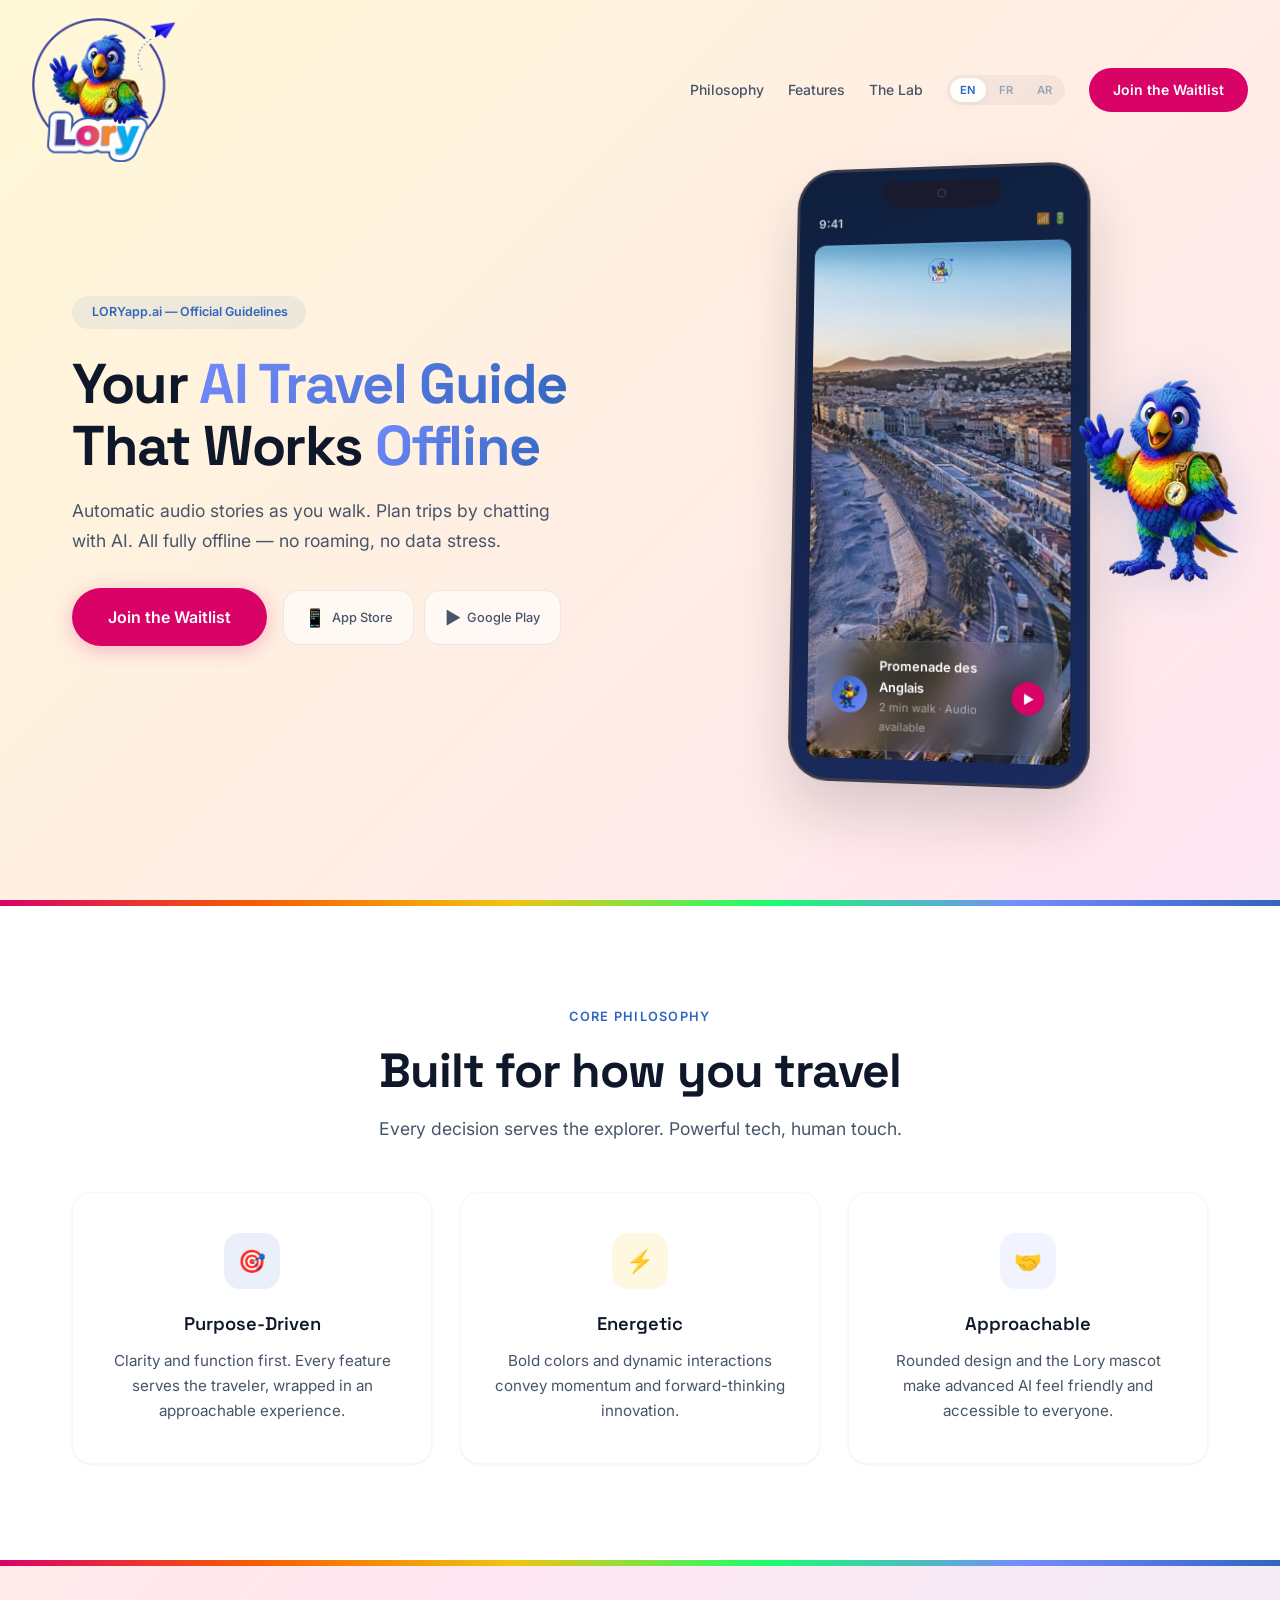
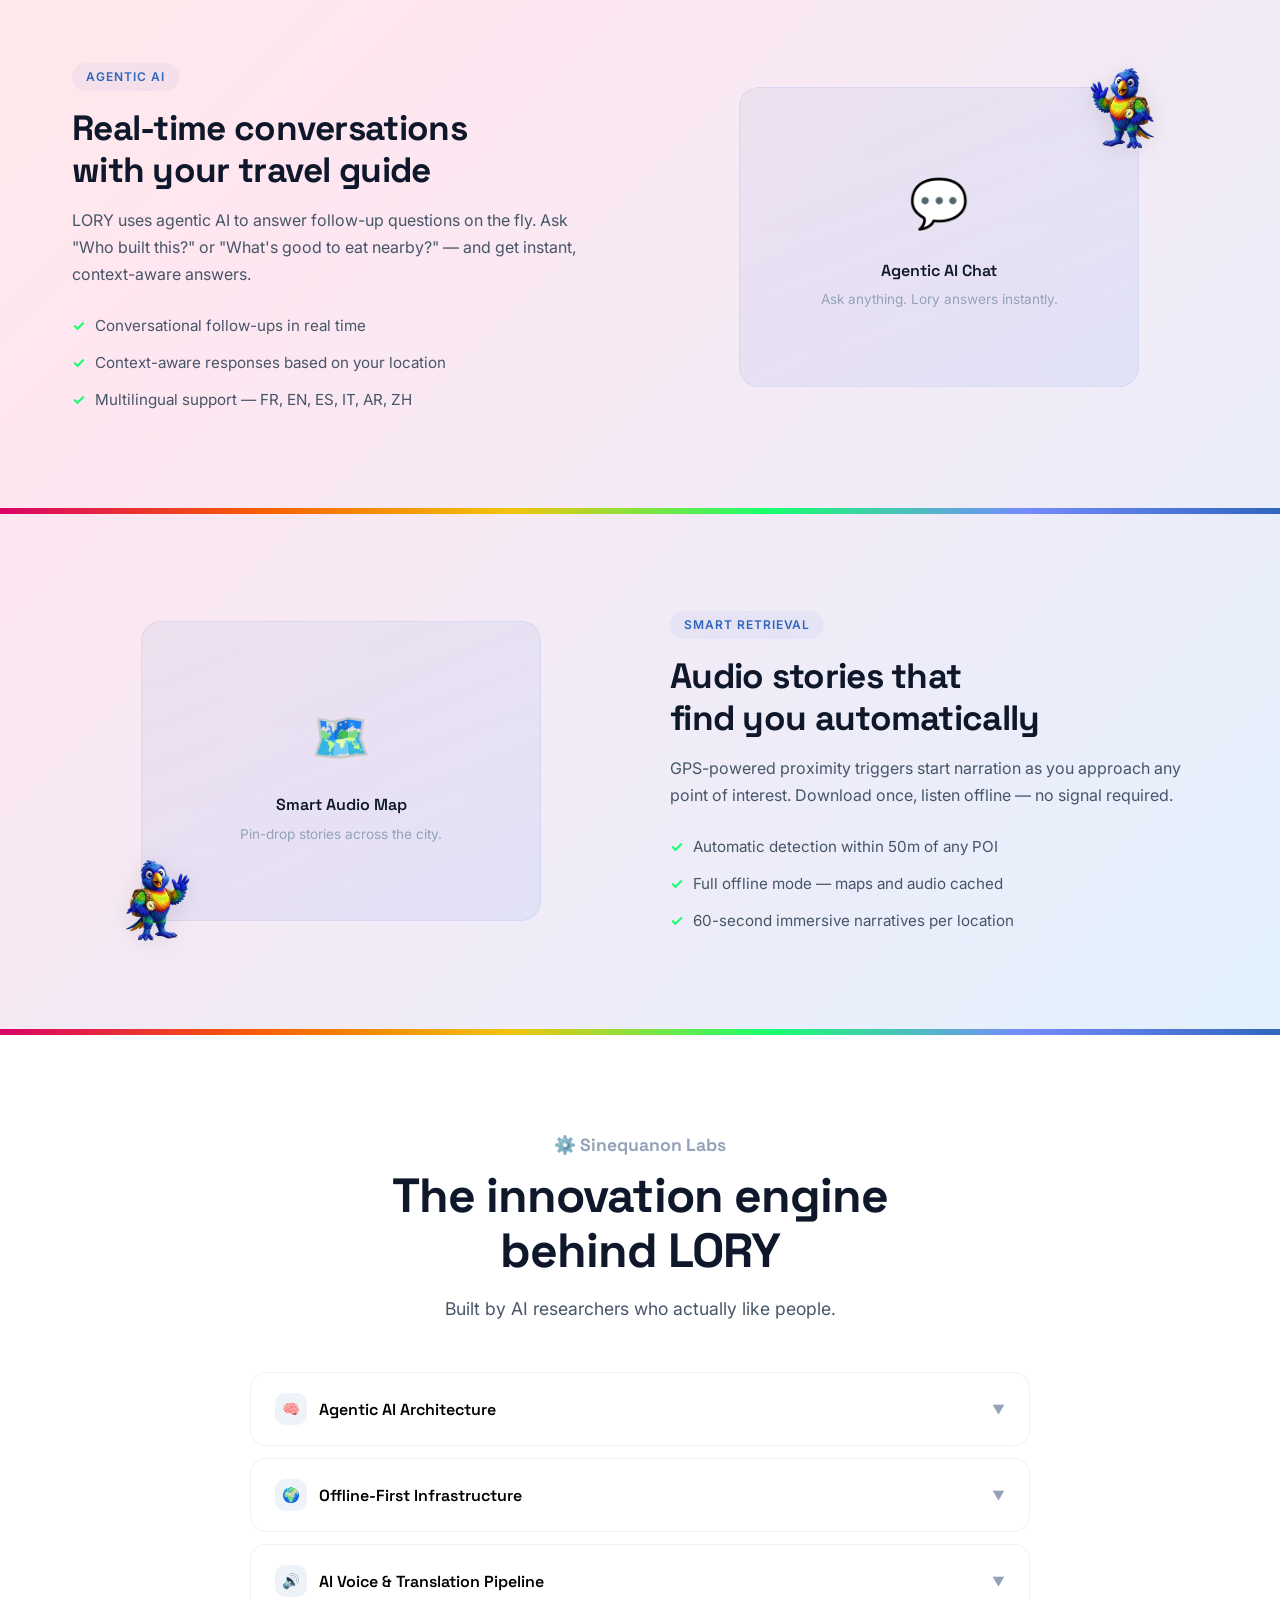
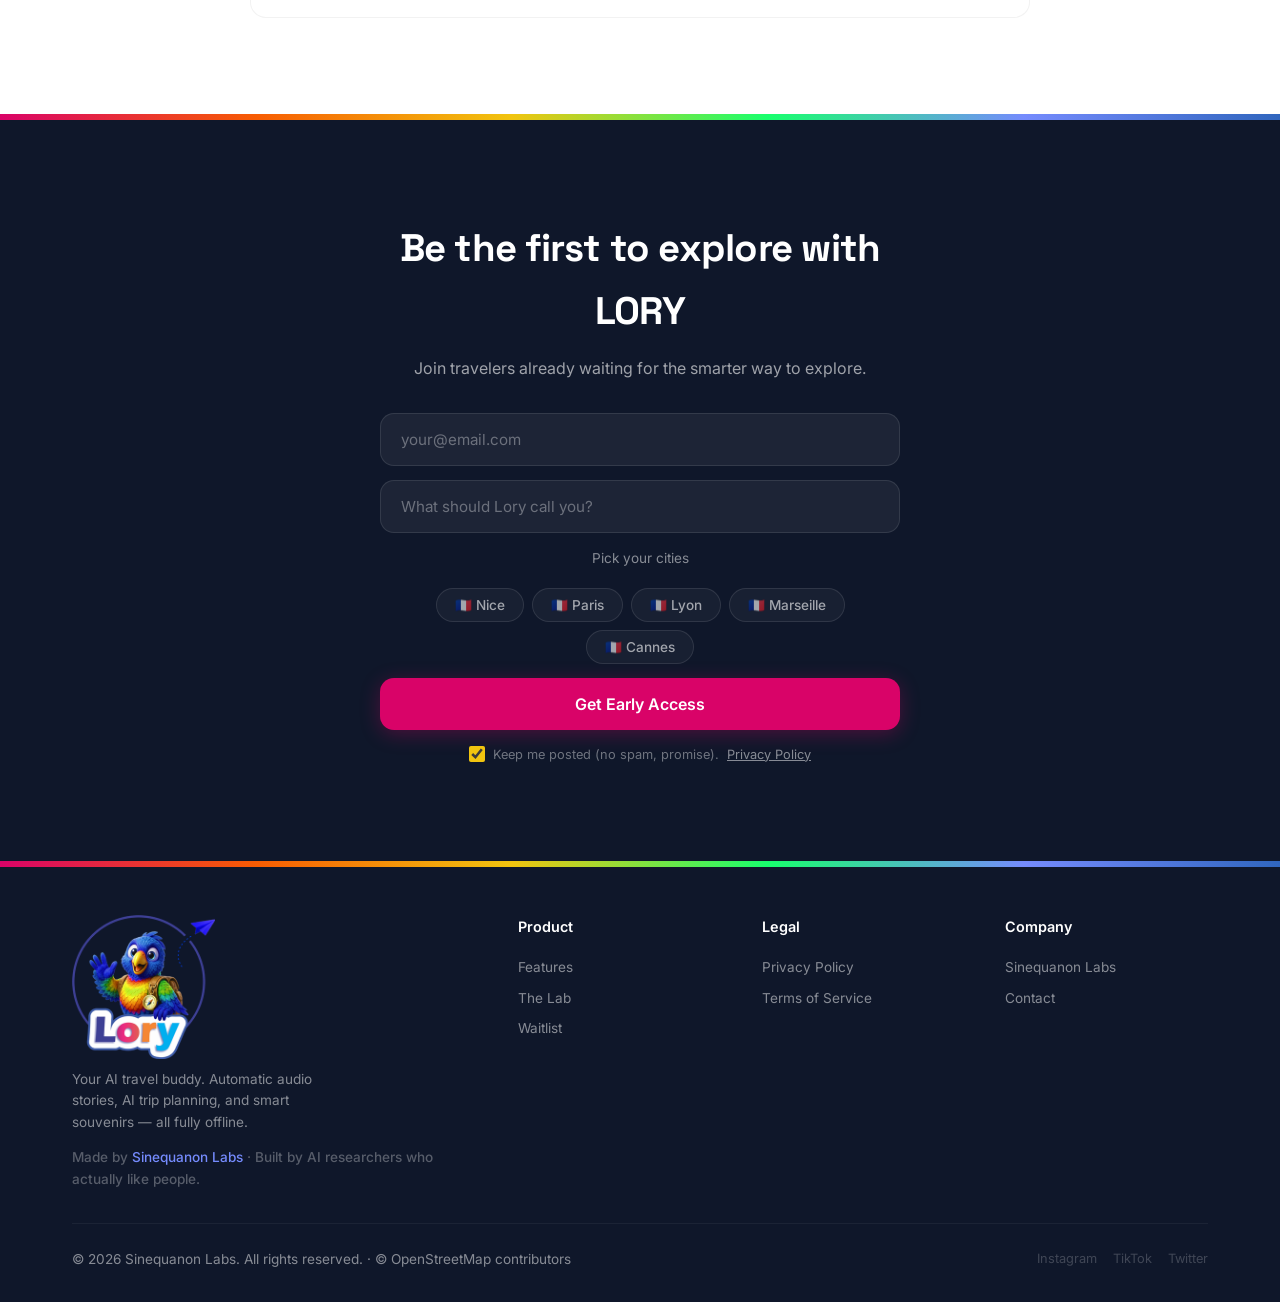
==== commit 1d97c511: "add favicon and apple-touch-icon" ====
--- a/index.html
+++ b/index.html
@@ -20,6 +20,8 @@
   <link rel="preconnect" href="https://fonts.gstatic.com" crossorigin />
   <link href="https://fonts.googleapis.com/css2?family=Inter:wght@400;500;600;700&family=Space+Grotesk:wght@500;600;700&display=swap" rel="stylesheet" />
 
+  <link rel="icon" type="image/png" sizes="32x32" href="assets/favicon.png" />
+  <link rel="apple-touch-icon" sizes="180x180" href="assets/apple-touch-icon.png" />
   <link rel="stylesheet" href="css/style.css" />
 </head>
 <body>
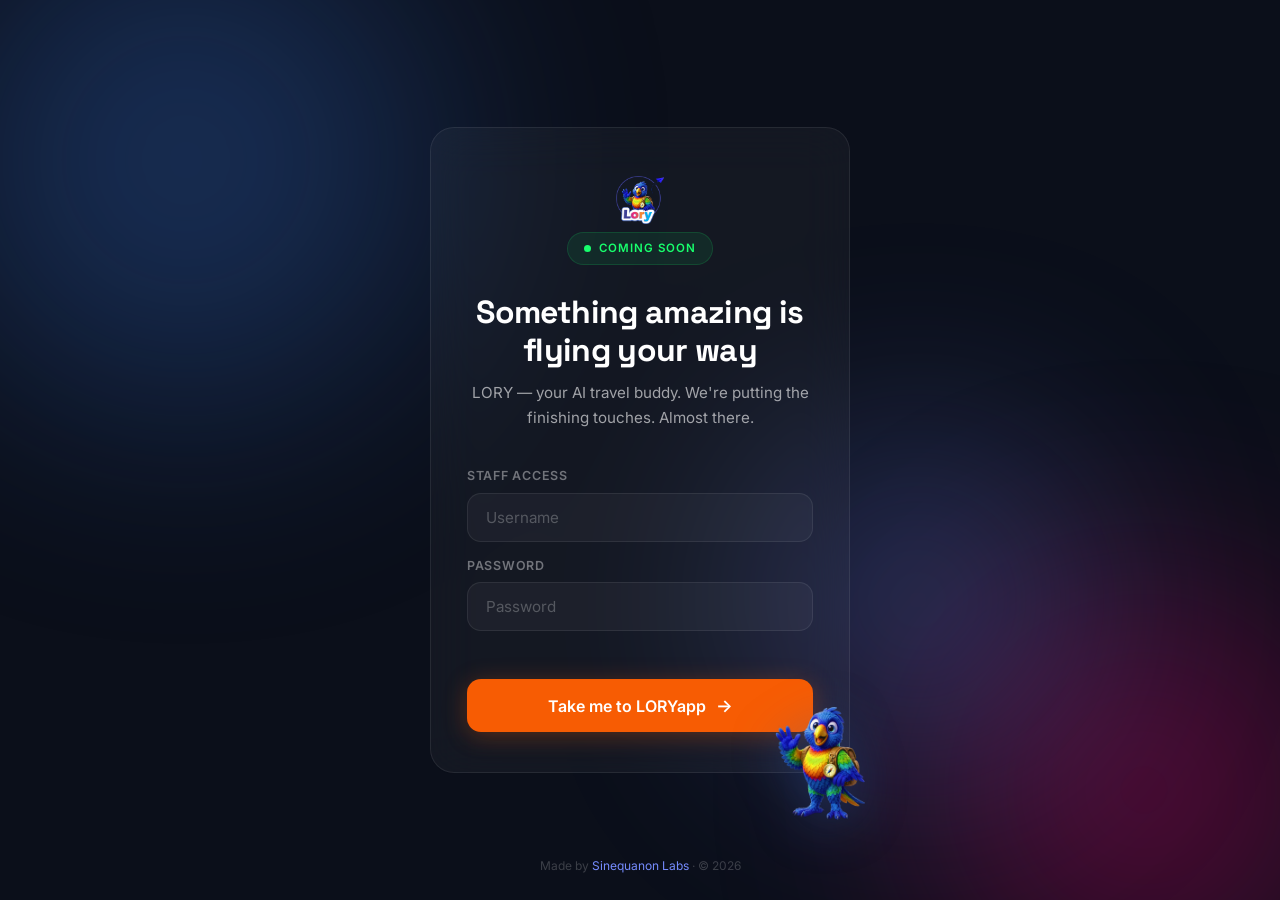
==== commit 5df0141d: "feat: add coming soon page with staff auth gate - New index.html as coming soon page with animated b" ====
--- a/index.html
+++ b/index.html
@@ -3,359 +3,347 @@
 <head>
   <meta charset="UTF-8" />
   <meta name="viewport" content="width=device-width, initial-scale=1.0" />
-  <title data-i18n="meta_title">LORY — Your AI Travel Buddy. Works Offline.</title>
-  <meta name="description" content="Meet LORY — the AI travel guide that works offline. Automatic audio stories as you walk. Plan trips by chatting. Join the waitlist." data-i18n="meta_desc" />
-
-  <meta property="og:title" content="LORY — Your AI Travel Buddy. Works Offline." data-i18n="og_title" />
-  <meta property="og:description" content="The only travel app with offline audio guides, AI trip planning, and smart souvenirs." data-i18n="og_desc" />
-  <meta property="og:type" content="website" />
-  <meta property="og:image" content="assets/og-image.png" />
-  <meta property="og:url" content="https://loryapp.ai" />
-  <meta name="twitter:card" content="summary_large_image" />
-  <meta name="twitter:title" content="LORY — Your AI Travel Buddy" data-i18n="tw_title" />
-  <meta name="twitter:description" content="AI travel guide that works offline. Join the waitlist." data-i18n="tw_desc" />
-
-  <!-- Fonts: Space Grotesk + Inter -->
+  <title>LORY — Coming Soon</title>
+  <meta name="description" content="LORY — AI travel audio guide that works offline. Coming soon." />
+  <meta name="robots" content="noindex, nofollow" />
+
   <link rel="preconnect" href="https://fonts.googleapis.com" />
   <link rel="preconnect" href="https://fonts.gstatic.com" crossorigin />
   <link href="https://fonts.googleapis.com/css2?family=Inter:wght@400;500;600;700&family=Space+Grotesk:wght@500;600;700&display=swap" rel="stylesheet" />
 
   <link rel="icon" type="image/png" sizes="32x32" href="assets/favicon.png" />
-  <link rel="apple-touch-icon" sizes="180x180" href="assets/apple-touch-icon.png" />
   <link rel="stylesheet" href="css/style.css" />
+
+  <style>
+    /* ---------- Coming Soon Page ---------- */
+    :root {
+      --cs-bg: #0B0F1A;
+      --cs-card: rgba(255,255,255,0.04);
+      --cs-border: rgba(255,255,255,0.08);
+      --cs-text: rgba(255,255,255,0.6);
+    }
+
+    body {
+      background: var(--cs-bg);
+      min-height: 100vh;
+      display: flex;
+      align-items: center;
+      justify-content: center;
+      padding: 24px;
+      overflow: hidden;
+    }
+
+    /* Animated gradient orbs */
+    .cs-bg-orb {
+      position: fixed;
+      border-radius: 50%;
+      filter: blur(120px);
+      opacity: 0.35;
+      pointer-events: none;
+      animation: orbFloat 8s ease-in-out infinite alternate;
+    }
+    .cs-bg-orb.orb-1 {
+      width: 500px; height: 500px;
+      background: var(--lory-blue);
+      top: -10%; left: -5%;
+    }
+    .cs-bg-orb.orb-2 {
+      width: 400px; height: 400px;
+      background: var(--cheeky-red);
+      bottom: -10%; right: -5%;
+      animation-delay: -3s;
+    }
+    .cs-bg-orb.orb-3 {
+      width: 300px; height: 300px;
+      background: var(--sky-cyan);
+      top: 50%; left: 60%;
+      animation-delay: -5s;
+    }
+    @keyframes orbFloat {
+      0%   { transform: translate(0, 0) scale(1); }
+      100% { transform: translate(30px, -20px) scale(1.08); }
+    }
+
+    /* Card */
+    .cs-card {
+      position: relative;
+      z-index: 2;
+      width: 100%;
+      max-width: 420px;
+      background: var(--cs-card);
+      border: 1px solid var(--cs-border);
+      border-radius: 24px;
+      padding: 48px 36px 40px;
+      backdrop-filter: blur(24px);
+      text-align: center;
+    }
+
+    .cs-logo {
+      height: 48px;
+      width: auto;
+      margin: 0 auto 8px;
+    }
+
+    .cs-badge {
+      display: inline-flex;
+      align-items: center;
+      gap: 8px;
+      background: rgba(24,255,109,0.08);
+      border: 1px solid rgba(24,255,109,0.15);
+      padding: 6px 16px;
+      border-radius: 9999px;
+      font-family: var(--font-body);
+      font-weight: 600;
+      font-size: 0.72rem;
+      text-transform: uppercase;
+      letter-spacing: 0.08em;
+      color: var(--jungle-green);
+      margin-bottom: 28px;
+    }
+    .cs-badge .pulse-dot {
+      width: 7px; height: 7px;
+      border-radius: 50%;
+      background: var(--jungle-green);
+      animation: pulse-dot 1.5s ease-in-out infinite;
+    }
+
+    .cs-title {
+      font-family: var(--font-display);
+      font-weight: 700;
+      font-size: clamp(1.6rem, 4vw, 2rem);
+      color: white;
+      line-height: 1.2;
+      margin-bottom: 12px;
+      letter-spacing: -0.02em;
+    }
+
+    .cs-sub {
+      font-size: 0.95rem;
+      color: var(--cs-text);
+      line-height: 1.6;
+      margin-bottom: 36px;
+      max-width: 340px;
+      margin-left: auto;
+      margin-right: auto;
+    }
+
+    /* Form */
+    .cs-form {
+      display: flex;
+      flex-direction: column;
+      gap: 14px;
+      text-align: left;
+    }
+
+    .cs-field label {
+      display: block;
+      font-size: 0.78rem;
+      font-weight: 600;
+      color: rgba(255,255,255,0.4);
+      text-transform: uppercase;
+      letter-spacing: 0.06em;
+      margin-bottom: 6px;
+    }
+
+    .cs-field input {
+      width: 100%;
+      padding: 14px 18px;
+      border-radius: 14px;
+      border: 1.5px solid var(--cs-border);
+      background: rgba(255,255,255,0.04);
+      color: white;
+      font-family: var(--font-body);
+      font-size: 0.95rem;
+      outline: none;
+      transition: border-color 0.3s ease, background 0.3s ease;
+    }
+
+    .cs-field input::placeholder { color: rgba(255,255,255,0.25); }
+
+    .cs-field input:focus {
+      border-color: var(--sky-cyan);
+      background: rgba(255,255,255,0.07);
+    }
+
+    .cs-btn {
+      width: 100%;
+      padding: 16px 32px;
+      border-radius: 14px;
+      border: none;
+      font-family: var(--font-body);
+      font-weight: 600;
+      font-size: 1rem;
+      cursor: pointer;
+      display: flex;
+      align-items: center;
+      justify-content: center;
+      gap: 10px;
+      transition: all 0.3s cubic-bezier(0.4,0,0.2,1);
+      margin-top: 4px;
+    }
+
+    .cs-btn-primary {
+      background: var(--beak-orange);
+      color: white;
+      box-shadow: 0 4px 24px rgba(247,92,3,0.3);
+    }
+    .cs-btn-primary:hover {
+      background: var(--beak-orange-dark);
+      transform: translateY(-2px);
+      box-shadow: 0 8px 32px rgba(247,92,3,0.4);
+    }
+
+    .cs-error {
+      font-size: 0.82rem;
+      color: var(--cheeky-red);
+      text-align: center;
+      min-height: 20px;
+      margin-top: -4px;
+    }
+
+    /* Mascot peek */
+    .cs-mascot {
+      position: absolute;
+      bottom: -48px;
+      right: -16px;
+      width: 90px;
+      height: auto;
+      animation: perchFloat 3s ease-in-out infinite;
+      filter: drop-shadow(0 8px 24px rgba(48,102,190,0.3));
+      pointer-events: none;
+    }
+
+    /* Footer link */
+    .cs-footer {
+      position: fixed;
+      bottom: 24px;
+      left: 0; right: 0;
+      text-align: center;
+      z-index: 2;
+      font-size: 0.75rem;
+      color: rgba(255,255,255,0.2);
+    }
+    .cs-footer a {
+      color: var(--sky-cyan);
+      transition: color 0.3s ease;
+    }
+    .cs-footer a:hover { color: white; }
+
+    /* Stars / particles */
+    .cs-stars {
+      position: fixed;
+      inset: 0;
+      pointer-events: none;
+      z-index: 0;
+      overflow: hidden;
+    }
+    .cs-star {
+      position: absolute;
+      width: 2px; height: 2px;
+      background: white;
+      border-radius: 50%;
+      animation: twinkle var(--dur) ease-in-out infinite alternate;
+      opacity: 0;
+    }
+    @keyframes twinkle {
+      0%   { opacity: 0; transform: scale(0.5); }
+      100% { opacity: var(--op); transform: scale(1); }
+    }
+  </style>
 </head>
 <body>
 
-  <!-- ==================== NAVBAR ==================== -->
-  <nav class="navbar" role="navigation" aria-label="Main navigation">
-    <a href="#" class="logo"><img src="assets/lory-logo.png" alt="LORY" class="nav-logo-img" /></a>
-    <div class="nav-links">
-      <a href="#philosophy" data-i18n="nav_philosophy">Philosophy</a>
-      <a href="#features" data-i18n="nav_features">Features</a>
-      <a href="#lab" data-i18n="nav_lab">The Lab</a>
-
-      <div class="lang-switcher">
-        <button class="lang-btn active" data-lang="en" aria-label="English">EN</button>
-        <button class="lang-btn" data-lang="fr" aria-label="Français">FR</button>
-        <button class="lang-btn" data-lang="ar" aria-label="العربية">AR</button>
+  <!-- Background effects -->
+  <div class="cs-bg-orb orb-1"></div>
+  <div class="cs-bg-orb orb-2"></div>
+  <div class="cs-bg-orb orb-3"></div>
+  <div class="cs-stars" id="cs-stars"></div>
+
+  <!-- Login card -->
+  <div class="cs-card">
+    <img src="assets/lory-logo.png" alt="LORY" class="cs-logo" />
+
+    <div class="cs-badge">
+      <span class="pulse-dot"></span>
+      Coming Soon
+    </div>
+
+    <h1 class="cs-title">Something amazing is flying your way</h1>
+    <p class="cs-sub">LORY — your AI travel buddy. We're putting the finishing touches. Almost there.</p>
+
+    <form class="cs-form" id="cs-form" autocomplete="off">
+      <div class="cs-field">
+        <label for="cs-user">Staff Access</label>
+        <input type="text" id="cs-user" placeholder="Username" autocomplete="off" required />
       </div>
-
-      <a href="#waitlist" class="nav-cta" data-i18n="nav_cta">Join the Waitlist</a>
-    </div>
-  </nav>
-
-  <!-- ==================== HERO: Split Layout ==================== -->
-  <section class="hero" id="hero">
-    <div class="container">
-      <div class="hero-left">
-        <div class="hero-badge">
-          <span class="pulse-dot"></span>
-          <span data-i18n="hero_badge">LORYapp.ai — Official Guidelines</span>
-        </div>
-        <h1 data-i18n="hero_h1">
-          Your <span class="gradient-text">AI Travel Guide</span><br />That Works <span class="gradient-text">Offline</span>
-        </h1>
-        <p class="hero-sub" data-i18n="hero_sub">
-          Automatic audio stories as you walk. Plan trips by chatting with AI. All fully offline — no roaming, no data stress.
-        </p>
-        <div class="hero-buttons">
-          <a href="#waitlist" class="btn-primary" data-i18n="hero_btn">
-            Join the Waitlist <span class="arrow">→</span>
-          </a>
-          <div class="store-badges">
-            <div class="store-badge"><span class="store-icon">📱</span> App Store</div>
-            <div class="store-badge"><span class="store-icon">▶️</span> Google Play</div>
-          </div>
-        </div>
+      <div class="cs-field">
+        <label for="cs-pass">Password</label>
+        <input type="password" id="cs-pass" placeholder="Password" autocomplete="off" required />
       </div>
-
-      <div class="hero-right">
-        <div class="phone-mockup">
-          <div class="phone-notch"></div>
-          <div class="phone-screen">
-            <div class="phone-header">
-              <span class="time">9:41</span>
-              <span class="status">📶 🔋</span>
-            </div>
-            <div class="phone-app-area" style="background:url('assets/promenade-des-anglais.jpg') center/cover no-repeat;">
-              <div class="phone-app-top">
-                <img src="assets/lory-logo.png" alt="LORY" class="phone-app-logo" />
-              </div>
-              <div class="phone-app-overlay"></div>
-              <div class="phone-bottom-card">
-                <div class="lory-avatar">
-                  <img src="assets/lory-mascot.png" alt="Lory" class="avatar-img" />
-                </div>
-                <div class="card-text">
-                  <div class="title">Promenade des Anglais</div>
-                  <div class="sub">2 min walk · Audio available</div>
-                </div>
-                <div class="play-btn">▶</div>
-              </div>
-            </div>
-          </div>
-        </div>
-
-        <!-- Lory mascot perched on the phone -->
-        <div class="hero-mascot-perch">
-          <img src="assets/lory-mascot.png" alt="Lory mascot" class="perch-img" />
-        </div>
-      </div>
-    </div>
-  </section>
-
-  <div class="rainbow-bar"></div>
-
-  <!-- ==================== PHILOSOPHY GRID ==================== -->
-  <section class="section philosophy-section" id="philosophy">
-    <div class="container text-center">
-      <span class="section-label reveal" data-i18n="phil_label">Core Philosophy</span>
-      <h2 class="section-title reveal" data-i18n="phil_title">Built for how you travel</h2>
-      <p class="section-sub reveal" data-i18n="phil_sub">Every decision serves the explorer. Powerful tech, human touch.</p>
-    </div>
-    <div class="container">
-      <div class="philosophy-grid">
-        <div class="philosophy-card reveal reveal-delay-1">
-          <div class="card-icon">🎯</div>
-          <h3 data-i18n="phil_1_title">Purpose-Driven</h3>
-          <p data-i18n="phil_1_text">Clarity and function first. Every feature serves the traveler, wrapped in an approachable experience.</p>
-        </div>
-        <div class="philosophy-card reveal reveal-delay-2">
-          <div class="card-icon">⚡</div>
-          <h3 data-i18n="phil_2_title">Energetic</h3>
-          <p data-i18n="phil_2_text">Bold colors and dynamic interactions convey momentum and forward-thinking innovation.</p>
-        </div>
-        <div class="philosophy-card reveal reveal-delay-3">
-          <div class="card-icon">🤝</div>
-          <h3 data-i18n="phil_3_title">Approachable</h3>
-          <p data-i18n="phil_3_text">Rounded design and the Lory mascot make advanced AI feel friendly and accessible to everyone.</p>
-        </div>
-      </div>
-    </div>
-  </section>
-
-  <div class="rainbow-bar"></div>
-
-  <!-- ==================== FEATURE DEEP-DIVE: Row 1 ==================== -->
-  <section class="section" id="features">
-    <div class="container">
-      <div class="feature-row reveal">
-        <div class="feature-text">
-          <span class="feature-tag" data-i18n="feat1_tag">Agentic AI</span>
-          <h2 data-i18n="feat1_title">Real-time conversations<br />with your travel guide</h2>
-          <p data-i18n="feat1_text">LORY uses agentic AI to answer follow-up questions on the fly. Ask "Who built this?" or "What's good to eat nearby?" — and get instant, context-aware answers.</p>
-          <ul class="feature-list">
-            <li><span class="check">✓</span> <span data-i18n="feat1_list1">Conversational follow-ups in real time</span></li>
-            <li><span class="check">✓</span> <span data-i18n="feat1_list2">Context-aware responses based on your location</span></li>
-            <li><span class="check">✓</span> <span data-i18n="feat1_list3">Multilingual support — FR, EN, ES, IT, AR, ZH</span></li>
-          </ul>
-        </div>
-        <div class="feature-visual">
-          <div class="visual-box">
-            <img src="assets/lory-mascot.png" alt="Lory" class="feature-mascot tr" />
-            <span class="visual-icon">💬</span>
-            <span class="visual-label" data-i18n="feat1_vis_label">Agentic AI Chat</span>
-            <span class="visual-sub" data-i18n="feat1_vis_sub">Ask anything. Lory answers instantly.</span>
-          </div>
-        </div>
-      </div>
-    </div>
-  </section>
-
-  <div class="rainbow-bar"></div>
-
-  <!-- ==================== FEATURE DEEP-DIVE: Row 2 (Reverse) ==================== -->
-  <section class="section">
-    <div class="container">
-      <div class="feature-row reverse reveal">
-        <div class="feature-text">
-          <span class="feature-tag" data-i18n="feat2_tag">Smart Retrieval</span>
-          <h2 data-i18n="feat2_title">Audio stories that<br />find you automatically</h2>
-          <p data-i18n="feat2_text">GPS-powered proximity triggers start narration as you approach any point of interest. Download once, listen offline — no signal required.</p>
-          <ul class="feature-list">
-            <li><span class="check">✓</span> <span data-i18n="feat2_list1">Automatic detection within 50m of any POI</span></li>
-            <li><span class="check">✓</span> <span data-i18n="feat2_list2">Full offline mode — maps and audio cached</span></li>
-            <li><span class="check">✓</span> <span data-i18n="feat2_list3">60-second immersive narratives per location</span></li>
-          </ul>
-        </div>
-        <div class="feature-visual">
-          <div class="visual-box">
-            <img src="assets/lory-mascot.png" alt="Lory" class="feature-mascot bl" />
-            <span class="visual-icon">🗺️</span>
-            <span class="visual-label" data-i18n="feat2_vis_label">Smart Audio Map</span>
-            <span class="visual-sub" data-i18n="feat2_vis_sub">Pin-drop stories across the city.</span>
-          </div>
-        </div>
-      </div>
-    </div>
-  </section>
-
-  <div class="rainbow-bar"></div>
-
-  <!-- ==================== LAB / ACCORDION ==================== -->
-  <section class="section lab-section" id="lab">
-    <div class="container">
-      <div class="lab-header reveal">
-        <div class="lab-logo">⚙️ Sinequanon Labs</div>
-        <h2 class="section-title" data-i18n="lab_title">The innovation engine<br />behind LORY</h2>
-        <p class="section-sub" style="margin:0 auto" data-i18n="lab_sub">Built by AI researchers who actually like people.</p>
-      </div>
-
-      <div class="accordion">
-        <div class="accordion-item">
-          <button class="accordion-header">
-            <span class="acc-label">
-              <span class="acc-icon">🧠</span>
-              <span data-i18n="lab_acc1_title">Agentic AI Architecture</span>
-            </span>
-            <span class="acc-arrow">▼</span>
-          </button>
-          <div class="accordion-body">
-            <p data-i18n="lab_acc1_text">LORY uses Microsoft Semantic Kernel for conversational AI agents, combining local LLM processing (Mistral-7B) for 80% of queries with Azure OpenAI for complex reasoning — keeping costs low and responses fast.</p>
-            <div class="tech-tags">
-              <span class="tech-tag">Semantic Kernel</span>
-              <span class="tech-tag">Mistral-7B</span>
-              <span class="tech-tag">Azure OpenAI</span>
-              <span class="tech-tag">RAG</span>
-            </div>
-          </div>
-        </div>
-
-        <div class="accordion-item">
-          <button class="accordion-header">
-            <span class="acc-label">
-              <span class="acc-icon">🌍</span>
-              <span data-i18n="lab_acc2_title">Offline-First Infrastructure</span>
-            </span>
-            <span class="acc-arrow">▼</span>
-          </button>
-          <div class="accordion-body">
-            <p data-i18n="lab_acc2_text">Vector map tiles (45 MB per city), cached audio files, and a local Hive database ensure the app works perfectly in airplane mode. OpenStreetMap data with Google Maps fallback.</p>
-            <div class="tech-tags">
-              <span class="tech-tag">OpenStreetMap</span>
-              <span class="tech-tag">Hive DB</span>
-              <span class="tech-tag">Vector Tiles</span>
-              <span class="tech-tag">Offline-first</span>
-            </div>
-          </div>
-        </div>
-
-        <div class="accordion-item">
-          <button class="accordion-header">
-            <span class="acc-label">
-              <span class="acc-icon">🔊</span>
-              <span data-i18n="lab_acc3_title">AI Voice &amp; Translation Pipeline</span>
-            </span>
-            <span class="acc-arrow">▼</span>
-          </button>
-          <div class="accordion-body">
-            <p data-i18n="lab_acc3_text">Self-hosted Coqui TTS generates natural-sounding audio in 6 languages. Opus-MT handles translations at zero API cost. Human QA on 10% of content ensures quality.</p>
-            <div class="tech-tags">
-              <span class="tech-tag">Coqui TTS</span>
-              <span class="tech-tag">Opus-MT</span>
-              <span class="tech-tag">6 Languages</span>
-              <span class="tech-tag">Human QA</span>
-            </div>
-          </div>
-        </div>
-      </div>
-    </div>
-  </section>
-
-  <div class="rainbow-bar"></div>
-
-  <!-- ==================== WAITLIST ==================== -->
-  <section class="section waitlist-section" id="waitlist">
-    <div class="container">
-      <div class="waitlist-content reveal">
-        <h2 data-i18n="waitlist_title">Be the first to explore with LORY</h2>
-        <p data-i18n="waitlist_sub">Join travelers already waiting for the smarter way to explore.</p>
-
-        <form class="waitlist-form" id="waitlist-form">
-          <div class="form-row">
-            <input type="email" id="email" data-i18n-placeholder="waitlist_email_plh" placeholder="your@email.com" required autocomplete="email" />
-          </div>
-          <div class="form-row">
-            <input type="text" id="name" data-i18n-placeholder="waitlist_name_plh" placeholder="What should Lory call you?" autocomplete="given-name" />
-          </div>
-
-          <div class="city-pills-label" data-i18n="waitlist_cities_label" style="text-align:inherit;font-size:0.85rem;color:rgba(255,255,255,0.5);margin-bottom:4px;">
-            Pick your cities
-          </div>
-          <div class="city-pills">
-            <button type="button" class="city-pill">🇫🇷 Nice</button>
-            <button type="button" class="city-pill">🇫🇷 Paris</button>
-            <button type="button" class="city-pill">🇫🇷 Lyon</button>
-            <button type="button" class="city-pill">🇫🇷 Marseille</button>
-            <button type="button" class="city-pill">🇫🇷 Cannes</button>
-          </div>
-
-          <button type="submit" class="btn-submit" data-i18n="waitlist_btn">
-            Get Early Access <span class="arrow">→</span>
-          </button>
-
-          <label class="consent-row">
-            <input type="checkbox" id="consent" checked />
-            <span data-i18n="waitlist_consent">Keep me posted (no spam, promise).</span>
-            <a href="#" data-i18n="waitlist_privacy">Privacy Policy</a>
-          </label>
-        </form>
-
-        <div class="waitlist-success" id="waitlist-success">
-          <div class="success-icon"><img src="assets/lory-mascot.png" alt="Lory" class="success-mascot" />✨</div>
-          <h3 data-i18n="waitlist_success_title">You're in! Lory can't wait to meet you.</h3>
-          <p data-i18n="waitlist_success_text">We'll let you know the moment we launch. In the meantime, tell a friend?</p>
-          <button class="btn-share">
-            <span>📣</span> <span data-i18n="waitlist_share">Tell a friend about Lory →</span>
-          </button>
-        </div>
-      </div>
-    </div>
-  </section>
-
-  <div class="rainbow-bar"></div>
-
-  <!-- ==================== FOOTER ==================== -->
-  <footer class="footer">
-    <div class="container">
-      <div class="footer-grid">
-        <div class="footer-brand">
-          <div class="logo"><img src="assets/lory-logo.png" alt="LORY" class="nav-logo-img" /></div>
-          <p data-i18n="footer_desc">Your AI travel buddy. Automatic audio stories, AI trip planning, and smart souvenirs — all fully offline.</p>
-          <div class="lab-credit" data-i18n="footer_lab">
-            Made by <a href="#" target="_blank">Sinequanon Labs</a> &middot; Built by AI researchers who actually like people.
-          </div>
-        </div>
-        <div class="footer-col">
-          <h4 data-i18n="footer_product">Product</h4>
-          <a href="#features" data-i18n="footer_features">Features</a>
-          <a href="#lab" data-i18n="footer_lab_link">The Lab</a>
-          <a href="#waitlist" data-i18n="footer_waitlist">Waitlist</a>
-        </div>
-        <div class="footer-col">
-          <h4 data-i18n="footer_legal">Legal</h4>
-          <a href="#" data-i18n="footer_privacy">Privacy Policy</a>
-          <a href="#" data-i18n="footer_tos">Terms of Service</a>
-        </div>
-        <div class="footer-col">
-          <h4 data-i18n="footer_company">Company</h4>
-          <a href="#" target="_blank" data-i18n="footer_labs">Sinequanon Labs</a>
-          <a href="#" data-i18n="footer_contact">Contact</a>
-        </div>
-      </div>
-      <div class="footer-bottom">
-        <span data-i18n="footer_copy">&copy; 2026 Sinequanon Labs. All rights reserved. &middot; &copy; OpenStreetMap contributors</span>
-        <div class="social-links">
-          <a href="#" target="_blank" aria-label="Instagram">Instagram</a>
-          <a href="#" target="_blank" aria-label="TikTok">TikTok</a>
-          <a href="#" target="_blank" aria-label="Twitter">Twitter</a>
-        </div>
-      </div>
-    </div>
-  </footer>
-
-  <!-- ==================== SCRIPTS ==================== -->
-  <script src="js/i18n.js"></script>
-  <script src="js/main.js"></script>
+      <div class="cs-error" id="cs-error"></div>
+      <button type="submit" class="cs-btn cs-btn-primary">
+        Take me to LORYapp <span style="font-size:1.1em;">→</span>
+      </button>
+    </form>
+
+    <img src="assets/lory-mascot.png" alt="Lory" class="cs-mascot" />
+  </div>
+
+  <div class="cs-footer">
+    Made by <a href="#">Sinequanon Labs</a> &middot; &copy; 2026
+  </div>
+
+  <script src="js/auth.js"></script>
+  <script>
+    (function () {
+      // If already authenticated, skip straight to the landing page
+      if (LORY_AUTH.isAuthed()) {
+        window.location.replace('lory.html');
+        return;
+      }
+
+      // Generate star particles
+      const stars = document.getElementById('cs-stars');
+      for (let i = 0; i < 60; i++) {
+        const s = document.createElement('div');
+        s.className = 'cs-star';
+        s.style.left = Math.random() * 100 + '%';
+        s.style.top  = Math.random() * 100 + '%';
+        s.style.setProperty('--dur', (2 + Math.random() * 3) + 's');
+        s.style.setProperty('--op',  (0.2 + Math.random() * 0.5));
+        s.style.animationDelay = (Math.random() * 4) + 's';
+        stars.appendChild(s);
+      }
+
+      // Form handling
+      const form  = document.getElementById('cs-form');
+      const error = document.getElementById('cs-error');
+
+      form.addEventListener('submit', function (e) {
+        e.preventDefault();
+        error.textContent = '';
+
+        const user = document.getElementById('cs-user').value.trim();
+        const pass = document.getElementById('cs-pass').value;
+
+        if (!user || !pass) {
+          error.textContent = 'Please enter both fields.';
+          return;
+        }
+
+        if (LORY_AUTH.login(user, pass)) {
+          window.location.href = 'lory.html';
+        } else {
+          error.textContent = 'Invalid credentials. Access denied.';
+          document.getElementById('cs-pass').value = '';
+          document.getElementById('cs-pass').focus();
+          // Shake the card
+          const card = document.querySelector('.cs-card');
+          card.style.animation = 'shake 0.4s ease';
+          setTimeout(function () { card.style.animation = ''; }, 500);
+        }
+      });
+    })();
+  </script>
 </body>
 </html>
--- a/css/style.css
+++ b/css/style.css
@@ -1091,6 +1091,25 @@
 
 [dir="rtl"] .btn-primary:hover .arrow { transform: rotate(180deg) translateX(-4px); }
 
+/* ---------- Logout Button ---------- */
+.nav-logout {
+  padding: 6px 14px;
+  border-radius: var(--btn-radius);
+  border: 1.5px solid rgba(15,23,42,0.1);
+  background: transparent;
+  color: var(--text-light);
+  font-family: var(--font-body);
+  font-weight: 500;
+  font-size: 0.75rem;
+  cursor: pointer;
+  transition: all var(--transition);
+}
+.nav-logout:hover {
+  color: var(--cheeky-red);
+  border-color: var(--cheeky-red);
+  background: rgba(217,3,104,0.04);
+}
+
 /* ---------- Responsive ---------- */
 @media (max-width: 1024px) {
   .hero .container {
@@ -1131,6 +1150,7 @@
   .navbar.scrolled { padding: 10px 20px; }
 
   .navbar .nav-links a:not(.nav-cta):not(.lang-btn) { display: none; }
+  .nav-logout { display: none; }
 
   .philosophy-grid { grid-template-columns: 1fr; gap: 16px; }
 
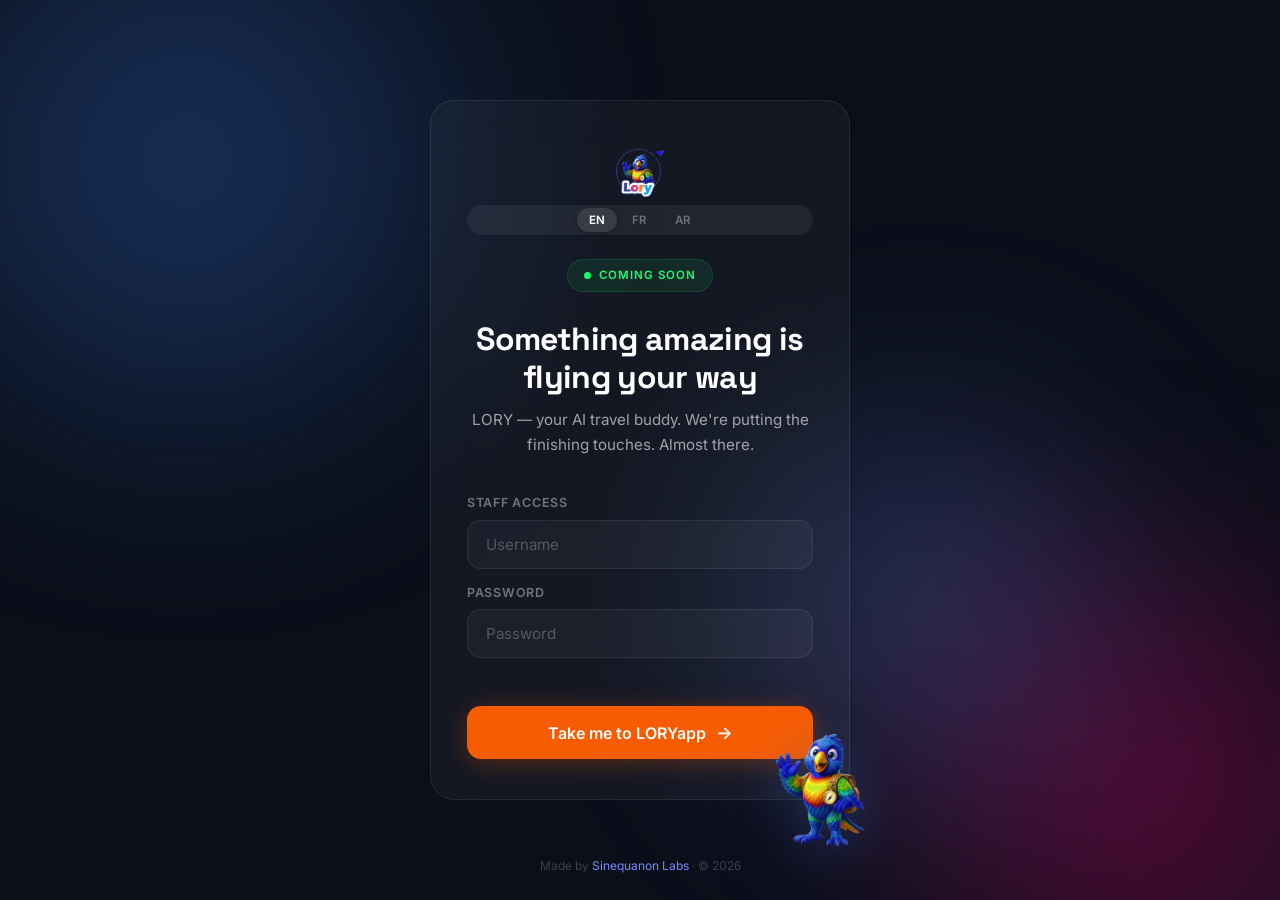
==== commit 75723a16: "feat: add i18n support to coming soon page (EN/FR/AR) - Language switcher on the coming soon card - " ====
--- a/index.html
+++ b/index.html
@@ -249,6 +249,40 @@
       0%   { opacity: 0; transform: scale(0.5); }
       100% { opacity: var(--op); transform: scale(1); }
     }
+
+    /* Language switcher */
+    .cs-lang-switcher {
+      display: flex;
+      gap: 3px;
+      background: rgba(255,255,255,0.06);
+      border-radius: 9999px;
+      padding: 3px;
+      margin-bottom: 24px;
+      justify-content: center;
+    }
+    .cs-lang-btn {
+      padding: 5px 12px;
+      border-radius: 50px;
+      border: none;
+      background: transparent;
+      font-family: var(--font-body);
+      font-size: 0.72rem;
+      font-weight: 600;
+      color: rgba(255,255,255,0.35);
+      cursor: pointer;
+      transition: all 0.3s ease;
+      letter-spacing: 0.02em;
+    }
+    .cs-lang-btn:hover { color: rgba(255,255,255,0.7); }
+    .cs-lang-btn.active {
+      background: rgba(255,255,255,0.1);
+      color: white;
+      box-shadow: 0 2px 8px rgba(0,0,0,0.15);
+    }
+
+    /* RTL overrides */
+    [dir="rtl"] .cs-form { text-align: right; }
+    [dir="rtl"] .cs-field input { text-align: right; }
   </style>
 </head>
 <body>
@@ -263,26 +297,32 @@
   <div class="cs-card">
     <img src="assets/lory-logo.png" alt="LORY" class="cs-logo" />
 
+    <div class="cs-lang-switcher">
+      <button class="cs-lang-btn active" data-lang="en" aria-label="English">EN</button>
+      <button class="cs-lang-btn" data-lang="fr" aria-label="Français">FR</button>
+      <button class="cs-lang-btn" data-lang="ar" aria-label="العربية">AR</button>
+    </div>
+
     <div class="cs-badge">
       <span class="pulse-dot"></span>
-      Coming Soon
+      <span data-i18n="cs_badge">Coming Soon</span>
     </div>
 
-    <h1 class="cs-title">Something amazing is flying your way</h1>
-    <p class="cs-sub">LORY — your AI travel buddy. We're putting the finishing touches. Almost there.</p>
+    <h1 class="cs-title" data-i18n="cs_title">Something amazing is flying your way</h1>
+    <p class="cs-sub" data-i18n="cs_sub">LORY — your AI travel buddy. We're putting the finishing touches. Almost there.</p>
 
     <form class="cs-form" id="cs-form" autocomplete="off">
       <div class="cs-field">
-        <label for="cs-user">Staff Access</label>
-        <input type="text" id="cs-user" placeholder="Username" autocomplete="off" required />
+        <label for="cs-user" data-i18n="cs_label_user">Staff Access</label>
+        <input type="text" id="cs-user" data-i18n-placeholder="cs_plh_user" placeholder="Username" autocomplete="off" required />
       </div>
       <div class="cs-field">
-        <label for="cs-pass">Password</label>
-        <input type="password" id="cs-pass" placeholder="Password" autocomplete="off" required />
+        <label for="cs-pass" data-i18n="cs_label_pass">Password</label>
+        <input type="password" id="cs-pass" data-i18n-placeholder="cs_plh_pass" placeholder="Password" autocomplete="off" required />
       </div>
       <div class="cs-error" id="cs-error"></div>
       <button type="submit" class="cs-btn cs-btn-primary">
-        Take me to LORYapp <span style="font-size:1.1em;">→</span>
+        <span data-i18n="cs_btn">Take me to LORYapp</span> <span style="font-size:1.1em;">→</span>
       </button>
     </form>
 
@@ -290,10 +330,11 @@
   </div>
 
   <div class="cs-footer">
-    Made by <a href="#">Sinequanon Labs</a> &middot; &copy; 2026
+    <span data-i18n="cs_footer">Made by <a href="#">Sinequanon Labs</a> &middot; &copy; 2026</span>
   </div>
 
   <script src="js/auth.js"></script>
+  <script src="js/i18n.js"></script>
   <script>
     (function () {
       // If already authenticated, skip straight to the landing page
@@ -302,10 +343,74 @@
         return;
       }
 
-      // Generate star particles
-      const stars = document.getElementById('cs-stars');
-      for (let i = 0; i < 60; i++) {
-        const s = document.createElement('div');
+      // ==================== i18n Engine (Coming Soon) ====================
+      var DEFAULT_LANG = 'en';
+      var SUPPORTED_LANGS = ['en', 'fr', 'ar'];
+
+      function getSavedLang() {
+        try {
+          var saved = localStorage.getItem('lory_lang');
+          if (saved && SUPPORTED_LANGS.indexOf(saved) !== -1) return saved;
+        } catch (_) {}
+        var navLang = (navigator.language || (navigator.languages && navigator.languages[0]) || '').slice(0, 2);
+        if (navLang === 'ar') return 'ar';
+        if (navLang === 'fr') return 'fr';
+        return 'en';
+      }
+
+      var currentLang = getSavedLang();
+
+      function applyLanguage(lang) {
+        if (!LORY_I18N[lang]) return;
+        currentLang = lang;
+        try { localStorage.setItem('lory_lang', lang); } catch (_) {}
+
+        var html = document.documentElement;
+        html.setAttribute('lang', lang);
+        html.setAttribute('dir', lang === 'ar' ? 'rtl' : 'ltr');
+
+        document.querySelectorAll('[data-i18n]').forEach(function (el) {
+          var key = el.getAttribute('data-i18n');
+          var t = LORY_I18N[lang][key];
+          if (t !== undefined) el.innerHTML = t;
+        });
+
+        document.querySelectorAll('[data-i18n-placeholder]').forEach(function (el) {
+          var key = el.getAttribute('data-i18n-placeholder');
+          var t = LORY_I18N[lang][key];
+          if (t !== undefined) el.setAttribute('placeholder', t);
+        });
+
+        document.querySelectorAll('.cs-lang-btn').forEach(function (btn) {
+          btn.classList.toggle('active', btn.getAttribute('data-lang') === lang);
+        });
+      }
+
+      document.addEventListener('click', function (e) {
+        var btn = e.target.closest('.cs-lang-btn');
+        if (btn) {
+          var lang = btn.getAttribute('data-lang');
+          if (lang && lang !== currentLang) {
+            applyLanguage(lang);
+            updateErrorTranslations();
+          }
+        }
+      });
+
+      applyLanguage(currentLang);
+
+      // Store translated error messages for form validation
+      var errorMessages = { empty: '', invalid: '' };
+      function updateErrorTranslations() {
+        errorMessages.empty  = LORY_I18N[currentLang]?.cs_error_empty  || 'Please enter both fields.';
+        errorMessages.invalid = LORY_I18N[currentLang]?.cs_error_invalid || 'Invalid credentials. Access denied.';
+      }
+      updateErrorTranslations();
+
+      // ==================== Star Particles ====================
+      var stars = document.getElementById('cs-stars');
+      for (var i = 0; i < 60; i++) {
+        var s = document.createElement('div');
         s.className = 'cs-star';
         s.style.left = Math.random() * 100 + '%';
         s.style.top  = Math.random() * 100 + '%';
@@ -315,30 +420,29 @@
         stars.appendChild(s);
       }
 
-      // Form handling
-      const form  = document.getElementById('cs-form');
-      const error = document.getElementById('cs-error');
+      // ==================== Form Handling ====================
+      var form  = document.getElementById('cs-form');
+      var error = document.getElementById('cs-error');
 
       form.addEventListener('submit', function (e) {
         e.preventDefault();
         error.textContent = '';
 
-        const user = document.getElementById('cs-user').value.trim();
-        const pass = document.getElementById('cs-pass').value;
+        var user = document.getElementById('cs-user').value.trim();
+        var pass = document.getElementById('cs-pass').value;
 
         if (!user || !pass) {
-          error.textContent = 'Please enter both fields.';
+          error.textContent = errorMessages.empty;
           return;
         }
 
         if (LORY_AUTH.login(user, pass)) {
           window.location.href = 'lory.html';
         } else {
-          error.textContent = 'Invalid credentials. Access denied.';
+          error.textContent = errorMessages.invalid;
           document.getElementById('cs-pass').value = '';
           document.getElementById('cs-pass').focus();
-          // Shake the card
-          const card = document.querySelector('.cs-card');
+          var card = document.querySelector('.cs-card');
           card.style.animation = 'shake 0.4s ease';
           setTimeout(function () { card.style.animation = ''; }, 500);
         }
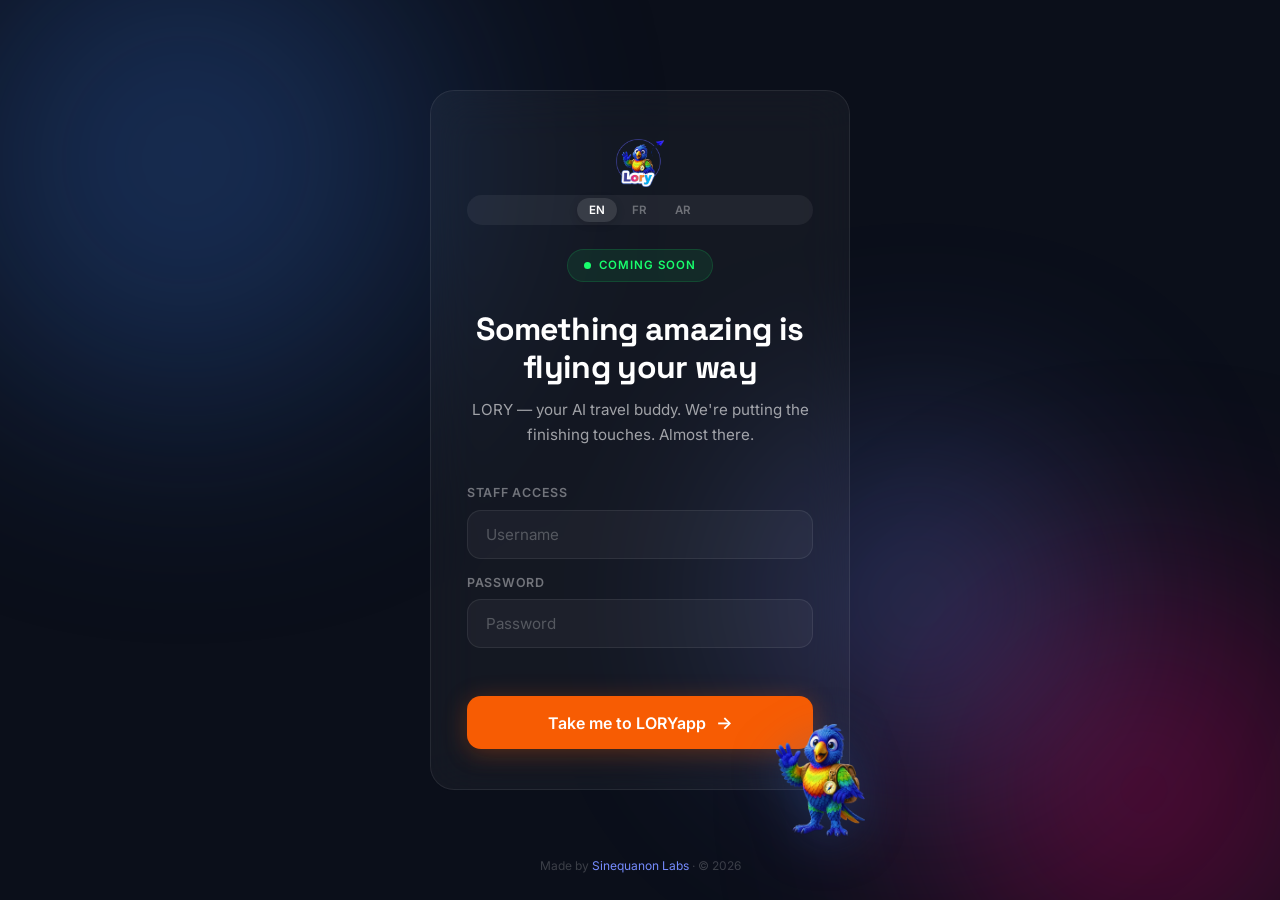
==== commit ef8d8fc7: "fix: make full coming soon page visible and scrollable - Change body overflow from hidden to auto - " ====
--- a/index.html
+++ b/index.html
@@ -29,8 +29,8 @@
       display: flex;
       align-items: center;
       justify-content: center;
-      padding: 24px;
-      overflow: hidden;
+      padding: 80px 24px 100px;
+      overflow: auto;
     }
 
     /* Animated gradient orbs */
@@ -76,6 +76,7 @@
       padding: 48px 36px 40px;
       backdrop-filter: blur(24px);
       text-align: center;
+      overflow: visible;
     }
 
     .cs-logo {
@@ -381,6 +382,19 @@
           if (t !== undefined) el.setAttribute('placeholder', t);
         });
 
+        // Update meta tags
+        var metaMap = {
+          cs_meta_title: 'title',
+          cs_meta_desc: 'description',
+        };
+        Object.entries(metaMap).forEach(function ([key, attr]) {
+          var text = LORY_I18N[lang][key];
+          if (!text) return;
+          if (key === 'cs_meta_title') { document.title = text; return; }
+          var meta = document.querySelector('meta[name="' + attr + '"]');
+          if (meta) meta.setAttribute('content', text);
+        });
+
         document.querySelectorAll('.cs-lang-btn').forEach(function (btn) {
           btn.classList.toggle('active', btn.getAttribute('data-lang') === lang);
         });
